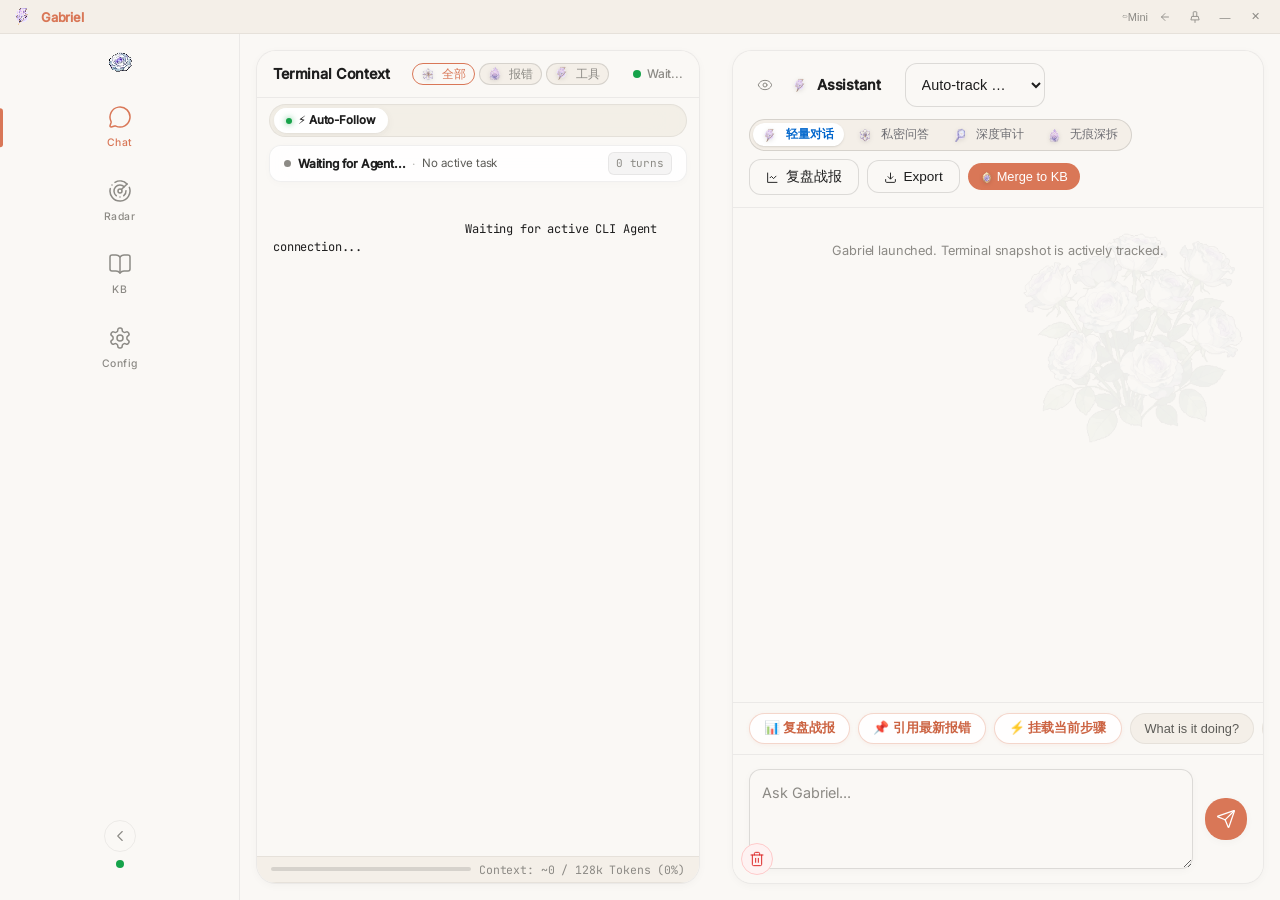
==== static/index.html @ 7be782b6 "style: elevate UI aesthetics to Raycast and Linear grade desktop industrial design while preserving " ====
<!DOCTYPE html>
<html lang="en">
<head>
    <meta charset="UTF-8">
    <meta name="viewport" content="width=device-width, initial-scale=1.0">
    <title>Gabriel Control Center</title>
    <link rel="stylesheet" href="/static/style.css?v=13">
    <!-- Use local vendor assets instead of CDNs -->
    <script src="/static/vendor/marked.min.js"></script>
    <script src="/static/vendor/purify.min.js"></script>
    <link rel="stylesheet" href="/static/vendor/atom-one-dark.min.css">
    <script src="/static/vendor/highlight.min.js"></script>
</head>
<body>

    <!-- Login Modal -->
    <div id="loginModal" class="modern-modal-overlay js-modal">
        <div class="panel modern-modal-panel">
            <h2>Enter Security Token</h2>
            <p class="subtitle modal-subtitle">Check your terminal for the generated Gabriel Token.</p>
            <input type="password" id="inputToken" class="sleek-input modal-input-wide" placeholder="Paste token here...">
            <button id="btnLogin" class="btn-primary modal-btn-full">Connect</button>
        </div>
    </div>

    <!-- Feedback Modal -->
    <div id="feedbackModal" class="modern-modal-overlay js-modal">
        <div class="panel modern-modal-panel">
            <h2>Send Feedback</h2>
            <textarea id="feedbackText" class="sleek-textarea modal-textarea-sm" placeholder="Describe the issue or feature request..."></textarea>
            <div class="modal-actions">
                <button onclick="document.getElementById('feedbackModal').style.display='none'" class="btn-outline">Cancel</button>
                <button id="btnPreviewFeedback" class="btn-primary">Preview & Submit</button>
            </div>
        </div>
    </div>

    <!-- Feedback Preview Modal -->
    <div id="feedbackPreviewModal" class="modern-modal-overlay js-modal">
        <div class="panel modern-modal-panel preview-modal-panel">
            <h2>Review Feedback Submission</h2>
            <p class="form-hint">Please review the context being sent. You may edit or redact sensitive information below:</p>
            <textarea id="feedbackPreviewText" class="sleek-textarea modal-textarea-lg"></textarea>
            <div class="modal-actions">
                <button onclick="document.getElementById('feedbackPreviewModal').style.display='none'" class="btn-outline">Back</button>
                <button id="btnConfirmFeedback" class="btn-primary" style="background: var(--success); border-color: var(--success);">Confirm Submit</button>
            </div>
        </div>
    </div>

    <!-- Session Digest Modal (Post-Mortem War Report) -->
    <div id="digestModal" class="modern-modal-overlay js-modal" style="display: none;">
        <div class="panel modern-modal-panel digest-modal-panel">
            <div class="panel-header panel-header-split">
                <div style="display: flex; align-items: center; gap: 8px;">
                    <img src="/static/assets/botanical_icon_audit.png" class="botanical-action-icon" alt="Digest">
                    <h2 style="margin: 0; font-size: 1.15rem;">📊 会话复盘战报 · Session Digest</h2>
                </div>
                <button id="btnCloseDigestModal" class="btn-outline btn-outline-sm">✕</button>
            </div>
            <div class="digest-status-bar" id="digestStatusBar">
                <span id="digestAgentBadge" class="banner-badge">Agent: Auto</span>
                <span id="digestTurnsBadge" class="banner-badge">0 turns</span>
                <span id="digestTokensBadge" class="banner-badge">~0 tokens</span>
                <span id="digestFilesBadge" class="banner-badge">0 files touched</span>
            </div>
            <div id="digestLoading" class="digest-loading-box" style="display: none;">
                <img src="/static/assets/rose_sprites_final/sprite_01.png" class="rose-bud-pulse-icon" alt="Loading">
                <span>加百列正在深度回溯会话 Trace 并提炼战报与经验...</span>
            </div>
            <div id="digestContent" class="digest-content-body markdown-body"></div>
            <div class="modal-actions digest-modal-actions">
                <button id="btnCopyDigest" class="btn-outline">📋 复制 Markdown 报告</button>
                <button id="btnSaveDigestToKb" class="btn-primary" style="background: var(--success); border-color: var(--success);">💾 经验沉淀至知识库</button>
            </div>
        </div>
    </div>

    <!-- Custom Draggable Title Bar -->
    <div class="title-bar drag-region pywebview-drag-region">
        <div class="title-logo">
            <span data-i18n="gabriel_logo"><img src="/static/assets/botanical_icon_quick.png" class="title-rose-icon" alt="Rose Icon"> Gabriel</span>
        </div>
        <div class="window-controls no-drag">
            <button id="btnToggleMiniMode" class="win-btn win-btn-mini" data-i18n-title="title_mini_mode" title="Toggle Mini Pill Mode (Ctrl+M)">
                <svg width="13" height="13" viewBox="0 0 24 24" fill="none" stroke="currentColor" stroke-width="1.75" stroke-linecap="round" stroke-linejoin="round"><rect x="3" y="8" width="18" height="8" rx="4"/></svg>
                <span class="mini-btn-label">Mini</span>
            </button>
            <button id="btnToggleSidebar" class="win-btn" data-i18n-title="title_fold_sidebar" title="Toggle Navigation Bar Fold (Ctrl+[)">
                <svg width="14" height="14" viewBox="0 0 24 24" fill="none" stroke="currentColor" stroke-width="1.5" stroke-linecap="round" stroke-linejoin="round"><path d="M18 12H6"/><path d="m12 18-6-6 6-6"/></svg>
            </button>
            <button id="btnPin" class="win-btn" data-i18n-title="title_pin" title="Toggle Always on Top">
                <svg width="14" height="14" viewBox="0 0 24 24" fill="none" stroke="currentColor" stroke-width="1.5"><line x1="12" y1="17" x2="12" y2="22"/><path d="M5 17h14l-1.5-6H6.5L5 17z"/><path d="M9 11V4a1 1 0 0 1 1-1h4a1 1 0 0 1 1 1v7"/></svg>
            </button>
            <button id="btnMin" class="win-btn" data-i18n-title="title_minimize" title="Minimize">—</button>
            <button id="btnClose" class="win-btn close" data-i18n-title="title_close" title="Close">✕</button>
        </div>
    </div>

    <div id="healthAlertBanner" class="health-alert-banner js-modal">
        后台监控可能已停止响应 (Backend monitoring may have stopped responding)
    </div>

    <div class="app-container">

        <!-- Sidebar Navigation -->
        <nav class="sidebar" id="appSidebar">
            <div class="sidebar-logo">
                <img src="/static/assets/rose_sprites_final/sprite_02.png" class="sidebar-rose-icon" alt="Rose Icon">
            </div>
            <div class="sidebar-nav">
                <div class="nav-item active" data-tab="tab-chat" data-i18n-title="title_control_center" title="Control Center">
                    <svg width="24" height="24" viewBox="0 0 24 24" fill="none" stroke="currentColor" stroke-width="1.5" stroke-linecap="round" stroke-linejoin="round"><path d="M2.992 16.342a2 2 0 0 1 .094 1.167l-1.065 3.29a1 1 0 0 0 1.236 1.168l3.413-.998a2 2 0 0 1 1.099.092 10 10 0 1 0-4.777-4.719" /></svg>
                    <span class="nav-text" data-i18n="nav_chat">Chat</span>
                </div>
                <div class="nav-item" data-tab="tab-radar" data-i18n-title="title_agent_radar" title="Agent Radar">
                    <svg width="24" height="24" viewBox="0 0 24 24" fill="none" stroke="currentColor" stroke-width="1.5" stroke-linecap="round" stroke-linejoin="round"><path d="M19.07 4.93A10 10 0 0 0 6.99 3.34" /> <path d="M4 6h.01" /> <path d="M2.29 9.62A10 10 0 1 0 21.31 8.35" /> <path d="M16.24 7.76A6 6 0 1 0 8.23 16.67" /> <path d="M12 18h.01" /> <path d="M17.99 11.66A6 6 0 0 1 15.77 16.67" /> <circle cx="12" cy="12" r="2" /> <path d="m13.41 10.59 5.66-5.66" /></svg>
                    <span class="nav-text" data-i18n="nav_radar">Radar</span>
                </div>
                <div class="nav-item" data-tab="tab-kb" data-i18n-title="title_knowledge_base" title="Knowledge Base">
                    <svg width="24" height="24" viewBox="0 0 24 24" fill="none" stroke="currentColor" stroke-width="1.5" stroke-linecap="round" stroke-linejoin="round"><path d="M12 5v16" /> <path d="M20.001 19A2 2 0 0022 17V5a2 2 0 00-1.999-2L16 3.002A5 5 0 0012 5a5 5 0 00-4-2H4a2 2 0 00-2 2v12a2 2 0 001.999 2H8a5 5 0 014 2 5 5 0 014-2z" /></svg>
                    <span class="nav-text" data-i18n="nav_kb">KB</span>
                </div>
                <div class="nav-item" data-tab="tab-settings" data-i18n-title="title_settings" title="Settings">
                    <svg width="24" height="24" viewBox="0 0 24 24" fill="none" stroke="currentColor" stroke-width="1.5" stroke-linecap="round" stroke-linejoin="round"><path d="M12.22 2h-.44a2 2 0 0 0-2 2v.18a2 2 0 0 1-1 1.73l-.43.25a2 2 0 0 1-2 0l-.15-.08a2 2 0 0 0-2.73.73l-.22.38a2 2 0 0 0 .73 2.73l.15.1a2 2 0 0 1 1 1.72v.51a2 2 0 0 1-1 1.74l-.15.09a2 2 0 0 0-.73 2.73l.22.38a2 2 0 0 0 2.73.73l.15-.08a2 2 0 0 1 2 0l.43.25a2 2 0 0 1 1 1.73V20a2 2 0 0 0 2 2h.44a2 2 0 0 0 2-2v-.18a2 2 0 0 1 1-1.73l.43-.25a2 2 0 0 1 2 0l.15.08a2 2 0 0 0 2.73-.73l.22-.39a2 2 0 0 0-.73-2.73l-.15-.08a2 2 0 0 1-1-1.74v-.5a2 2 0 0 1 1-1.74l.15-.09a2 2 0 0 0 .73-2.73l-.22-.38a2 2 0 0 0-2.73-.73l-.15.08a2 2 0 0 1-2 0l-.43-.25a2 2 0 0 1-1-1.73V4a2 2 0 0 0-2-2z" /> <circle cx="12" cy="12" r="3" /></svg>
                    <span class="nav-text" data-i18n="nav_settings">Config</span>
                </div>
            </div>
            <div class="sidebar-footer">
                <button id="btnFoldSidebarFooter" class="sidebar-fold-footer-btn" title="Toggle Fold">
                    <svg width="18" height="18" viewBox="0 0 24 24" fill="none" stroke="currentColor" stroke-width="1.5" stroke-linecap="round" stroke-linejoin="round"><path d="m15 18-6-6 6-6"/></svg>
                </button>
                <div class="status-indicator">
                    <div class="status-dot" id="wsStatus"></div>
                </div>
            </div>
        </nav>

        <!-- Main Content View -->
        <main class="main-content no-drag">

            <!-- CHAT / SIDECAR VIEW -->
            <section id="tab-chat" class="tab-pane active split-view">
                <div class="panel context-panel" id="contextPanel">
                    <header class="panel-header">
                        <div style="display: flex; align-items: center; gap: 10px; flex-wrap: wrap;">
                            <span class="header-title" data-i18n="chat_terminal">Terminal Context</span>
                            <div class="log-filter-pills" id="logFilterPills">
                                <button class="log-filter-pill active" data-filter="all">
                                    <img src="/static/assets/botanical_icon_terminal.png" class="botanical-mode-icon" alt="All">
                                    <span>全部</span>
                                </button>
                                <button class="log-filter-pill" data-filter="error">
                                    <img src="/static/assets/botanical_icon_oneshot.png" class="botanical-mode-icon" alt="Error">
                                    <span>报错</span>
                                </button>
                                <button class="log-filter-pill" data-filter="tool">
                                    <img src="/static/assets/botanical_icon_quick.png" class="botanical-mode-icon" alt="Tool">
                                    <span>工具</span>
                                </button>
                            </div>
                        </div>
                        <div class="connection-status">
                            <span class="status-dot"></span>
                            <span id="statusText" data-i18n="status_wait">Wait...</span>
                        </div>
                    </header>

                    <!-- Multi-Agent Fleet Tab Bar (Item B) -->
                    <div class="fleet-tab-bar" id="fleetTabBar">
                        <div class="fleet-tab active" data-agent-path="auto" id="fleetTabAuto" title="自动跟随最新活跃的 Agent">
                            <span class="fleet-tab-dot is-running"></span>
                            <span class="fleet-tab-name">⚡ Auto-Follow</span>
                        </div>
                    </div>

                    <!-- Mini Status Banner: Instant glanceability for CLI status -->
                    <div class="mini-status-banner" id="miniStatusBanner">
                        <div class="banner-status-left">
                            <span class="banner-pulse-dot" id="bannerPulseDot"></span>
                            <span class="banner-agent-name" id="bannerAgentName">Waiting for Agent...</span>
                            <span class="banner-divider">·</span>
                            <span class="banner-action-text" id="bannerActionText">No active task</span>
                        </div>
                        <div class="banner-status-right">
                            <span class="banner-badge" id="bannerTurnsBadge">0 turns</span>
                            <button id="bannerQuickPinBtn" class="banner-quick-pin hidden" title="最新报错一键抓取至副脑">
                                📌 引用报错
                            </button>
                        </div>
                    </div>

                    <div class="panel-body context-grid" id="contextGrid">
                        <div id="contextDisplay" class="terminal-placeholder">
                            Waiting for active CLI Agent connection...
                        </div>
                    </div>
                    <div class="context-token-gauge" id="contextTokenGauge" title="当前代理会话 Token 占用估算">
                        <div class="token-bar-track">
                            <div class="token-bar-fill" id="tokenBarFill" style="width: 0%;"></div>
                        </div>
                        <span class="token-text" id="tokenText">Context: ~0 / 128k Tokens (0%)</span>
                    </div>
                </div>

                <div class="resizer" id="dragResizer"></div>

                <div class="panel chat-panel">
                    <header class="panel-header panel-header-split chat-panel-header">
                        <div class="header-group" style="display: flex; align-items: center; gap: 12px; flex-wrap: wrap;">
                            <button id="btnToggleContext" class="icon-btn" title="Toggle Terminal View">
                                <svg width="16" height="16" viewBox="0 0 24 24" fill="none" stroke="currentColor" stroke-width="1.5" stroke-linecap="round" stroke-linejoin="round"><path d="M2.062 12.348a1 1 0 0 1 0-.696 10.75 10.75 0 0 1 19.876 0 1 1 0 0 1 0 .696 10.75 10.75 0 0 1-19.876 0" /> <circle cx="12" cy="12" r="3" /></svg>
                            </button>
                            <div class="header-title-container" style="display: flex; align-items: center; gap: 6px;">
                                <img src="/static/assets/botanical_icon_quick.png" class="botanical-mode-icon" alt="Assistant">
                                <span class="header-title" data-i18n="chat_assistant">Assistant</span>
                            </div>
                            <select id="chatTargetAgent" class="sleek-input select-compact chat-target-select">
                                <option value="auto" data-i18n="auto_track">Auto-track Newest</option>
                            </select>

                            <!-- Nanobanana Gabriel Botanical Icon Mode Switcher Bar -->
                            <div class="apple-segmented-bar linear-cockpit-bar" id="appleModeSegmentedBar" title="切换副脑工作模式：控制上下文注入深度与无痕历史存取">
                                <button class="segmented-btn active" data-mode="light" title="轻量对话：抓尾部快照，存历史库">
                                    <img src="/static/assets/botanical_icon_quick.png" class="botanical-mode-icon" alt="Quick">
                                    <span>轻量对话</span>
                                </button>
                                <button class="segmented-btn" data-mode="private" title="私密问答：抓尾部快照，提问不留痕">
                                    <img src="/static/assets/botanical_icon_private.png" class="botanical-mode-icon" alt="Private">
                                    <span>私密问答</span>
                                </button>
                                <button class="segmented-btn" data-mode="audit" title="深度审计：注入完整 Trace，深度排查报错">
                                    <img src="/static/assets/botanical_icon_audit.png" class="botanical-mode-icon" alt="Audit">
                                    <span>深度审计</span>
                                </button>
                                <button class="segmented-btn" data-mode="onedive" title="无痕深拆：注入完整 Trace，无痕分析不留痕">
                                    <img src="/static/assets/botanical_icon_oneshot.png" class="botanical-mode-icon" alt="OneShot">
                                    <span>无痕深拆</span>
                                </button>
                            </div>
                        </div>

                        <div class="btn-group chat-header-actions" style="display: flex; align-items: center; gap: 8px;">
                            <button id="btnTriggerDigest" class="btn-outline btn-outline-sm" title="深度分析当前会话生成战报与成本账单">
                                <svg width="13" height="13" viewBox="0 0 24 24" fill="none" stroke="currentColor" stroke-width="1.75" style="margin-right: 3px; vertical-align: middle;"><path d="M3 3v18h18"/><path d="m19 9-5 5-4-4-3 3"/></svg>
                                <span>复盘战报</span>
                            </button>
                            <button id="btnExportChat" class="btn-outline btn-outline-sm" title="Export Chat as Markdown">
                                <svg width="13" height="13" viewBox="0 0 24 24" fill="none" stroke="currentColor" stroke-width="1.75" style="margin-right: 3px; vertical-align: middle;"><path d="M21 15v4a2 2 0 0 1-2 2H5a2 2 0 0 1-2-2v-4"/><polyline points="7 10 12 15 17 10"/><line x1="12" y1="15" x2="12" y2="3"/></svg>
                                <span data-i18n="chat_export">Export</span>
                            </button>
                            <button id="btnMerge" class="btn-primary-small">
                                <img src="/static/assets/botanical_icon_kb.png" class="botanical-action-icon" alt="KB">
                                <span data-i18n="chat_merge">Merge to KB</span>
                            </button>
                        </div>
                    </header>
                    <div id="kbToast" class="kb-toast js-modal">
                        <div class="kb-toast-header">
                            <span data-i18n="kb_recommendation">Knowledge Base Recommendation</span>
                            <div class="btn-group">
                                <button id="btnAskKb" class="btn-outline btn-outline-sm">Ask Gabriel</button>
                                <button onclick="document.getElementById('kbToast').classList.add('hidden')" class="kb-close-btn">✕</button>
                            </div>
                        </div>
                        <div id="kbToastContent" class="kb-toast-body ai-message"></div>
                    </div>
                    <div class="chat-history" id="chatHistory">
                        <div class="message sys-message" data-i18n="chat_welcome">
                            Gabriel launched. Terminal snapshot is actively tracked.
                        </div>
                    </div>

                    <!-- Pinned Context Snapshot Banner -->
                    <div class="pinned-context-bar hidden" id="pinnedContextBar">
                        <div class="pinned-preview-group">
                            <span class="pinned-pin-icon">📌</span>
                            <span class="pinned-label" id="pinnedContextLabel">已挂载最新报错</span>
                            <span class="pinned-snippet" id="pinnedContextSnippet">...</span>
                        </div>
                        <button id="btnRemovePinnedContext" class="btn-remove-pin" title="取消挂载">✕</button>
                    </div>

                    <!-- Quick Prompts / Pills -->
                    <div class="quick-prompts-container" id="quickPromptsContainer">
                        <button class="quick-prompt-pill highlight-pill" id="btnQuickDigest" title="深度分析当前会话并生成复盘报告">📊 复盘战报</button>
                        <button class="quick-prompt-pill highlight-pill" id="btnPinLastError" title="一键提取并挂载主 Agent 最新报错">📌 引用最新报错</button>
                        <button class="quick-prompt-pill highlight-pill" id="btnPinCurrentStep" title="一键挂载主 Agent 当前执行状态">⚡ 挂载当前步骤</button>
                        <button class="quick-prompt-pill" onclick="document.getElementById('chatInput').value='What is it doing?'; document.getElementById('btnSend').click();">What is it doing?</button>
                        <button class="quick-prompt-pill" onclick="document.getElementById('chatInput').value='Explain this step'; document.getElementById('btnSend').click();">Explain this step</button>
                    </div>

                    <div class="chat-input-area">
                        <button id="btnClearChat" class="btn-clear-chat" title="Clear Chat History">
                            <svg width="16" height="16" viewBox="0 0 24 24" fill="none" stroke="currentColor" stroke-width="1.5" stroke-linecap="round" stroke-linejoin="round"><path d="M10 11v6" /> <path d="M14 11v6" /> <path d="M19 6v14a2 2 0 0 1-2 2H7a2 2 0 0 1-2-2V6" /> <path d="M3 6h18" /> <path d="M8 6V4a2 2 0 0 1 2-2h4a2 2 0 0 1 2 2v2" /></svg>
                        </button>
                        <textarea id="chatInput" class="sleek-textarea chat-input chat-input-clear" placeholder="Ask Gabriel..." data-i18n-placeholder="chat_placeholder" rows="1"></textarea>
                        <button id="btnSend" class="icon-btn send-btn">
                            <svg width="20" height="20" viewBox="0 0 24 24" fill="none" stroke="currentColor" stroke-width="1.5" stroke-linecap="round" stroke-linejoin="round"><path d="M14.536 21.686a.5.5 0 0 0 .937-.024l6.5-19a.496.496 0 0 0-.635-.635l-19 6.5a.5.5 0 0 0-.024.937l7.93 3.18a2 2 0 0 1 1.112 1.11z" /> <path d="m21.854 2.147-10.94 10.939" /></svg>
                        </button>
                    </div>
                </div>
            </section>

            <!-- AGENT RADAR VIEW -->
            <section id="tab-radar" class="tab-pane hidden single-view">
                <div class="panel panel-wide">
                    <header class="panel-header panel-header-split">
                        <div style="display: flex; align-items: center; gap: 12px; flex-wrap: wrap;">
                            <span class="header-title" data-i18n="title_agent_radar">Agent Radar</span>
                            <!-- Apple Segmented Sub-View Switcher -->
                            <div class="apple-segmented-bar" id="radarSubViewBar">
                                <button class="segmented-btn active" id="btnRadarSubMatrix" data-view="matrix">Agent 矩阵</button>
                                <button class="segmented-btn" id="btnRadarSubHistory" data-view="history">历史会话</button>
                                <button class="segmented-btn" id="btnRadarSubStuck" data-view="stuck">卡点报告</button>
                            </div>
                        </div>
                    </header>
                    <div class="panel-body">
                        <!-- MATRIX SUB-VIEW -->
                        <div id="radarSubViewMatrix">
                            <div class="radar-toolbar">
                                <div class="form-group">
                                    <label data-i18n="radar_target">Target Agent</label>
                                    <select id="targetAgent" class="sleek-input">
                                        <option value="auto" data-i18n="auto_track">Auto-track Newest</option>
                                    </select>
                                </div>
                                <div class="form-group">
                                    <label>Sort Agents</label>
                                    <select id="agentSortSelect" class="sleek-input">
                                        <option value="mtime_desc" data-i18n="sort_mtime_desc">Last Active (Newest First)</option>
                                        <option value="mtime_asc" data-i18n="sort_mtime_asc">Last Active (Oldest First)</option>
                                        <option value="steps_desc" data-i18n="sort_steps_desc">Volume (Highest First)</option>
                                    </select>
                                </div>
                                <div class="radar-check">
                                    <input type="checkbox" id="toggleAutoCursor" checked>
                                    <label for="toggleAutoCursor" data-i18n="radar_auto">Auto-detect</label>
                                </div>
                            </div>

                            <!-- Session Stats Block -->
                            <div class="stat-grid">
                                <div class="stat-cell">
                                    <div class="stat-label">Turn Count</div>
                                    <div class="stat-value" id="statTurns">--</div>
                                </div>
                                <div class="stat-cell">
                                    <div class="stat-label">Errors Caught</div>
                                    <div class="stat-value" id="statErrors">--</div>
                                </div>
                                <div class="stat-cell">
                                    <div class="stat-label">Tool Calls</div>
                                    <div class="stat-value" id="statTools">--</div>
                                </div>
                                <div class="stat-cell">
                                    <div class="stat-label">Est. Cost</div>
                                    <div class="stat-value" id="statCost">$--</div>
                                </div>
                                <div class="stat-cell">
                                    <div class="stat-label">Tokens (in/out)</div>
                                    <div class="stat-value" id="statTokens">--</div>
                                </div>
                            </div>

                            <div class="agent-list" id="agentList">
                                <div class="agent-item agent-item-empty">
                                    <div class="agent-info">
                                        <svg width="20" height="20" viewBox="0 0 24 24" fill="none" stroke="currentColor" stroke-width="1.5"><circle cx="12" cy="12" r="10"/><path d="M12 8v4l3 3"/></svg>
                                        <div class="agent-name" data-i18n="radar_scanning">Scanning for agents...</div>
                                    </div>
                                </div>
                            </div>
                        </div>

                        <!-- HISTORY SUB-VIEW -->
                        <div id="radarSubViewHistory" class="hidden">
                            <div id="sessionHistoryList">
                                <div style="color:var(--text-secondary); text-align:center; padding:20px;">加载历史会话中...</div>
                            </div>
                        </div>

                        <!-- STUCK RADAR SUB-VIEW -->
                        <div id="radarSubViewStuck" class="hidden">
                            <div class="stuck-banner-header" style="display: flex; align-items: center; gap: 14px; margin-bottom: 12px; padding: 12px 16px; background: rgba(255, 59, 48, 0.04); border: 1px solid rgba(255, 59, 48, 0.12); border-radius: 14px;">
                                <svg width="22" height="22" viewBox="0 0 24 24" fill="none" stroke="#ff3b30" stroke-width="1.5" stroke-linecap="round" stroke-linejoin="round" class="satan-obstacle-badge" title="卡点/报错吉祥物 撒旦山羊矢量徽章">
                                    <path d="M7 13C5 9 5 5 8 3c2 2 1 6-1 10"/>
                                    <path d="M17 13c2-4 2-8-1-10c-2 2-1 6 1 10"/>
                                    <path d="M9 13l3 6l3-6"/>
                                    <path d="M12 2c.5 1.5 1.5 2 1 3c1-.5 1.5 1 1 2c-1.5.5-2.5-1-2-5z"/>
                                </svg>
                                <div>
                                    <h4 style="margin: 0; font-size: 0.95rem; color: #1d1d1f;">卡点与报错雷达分析 (Agent Obstacle Report)</h4>
                                    <p style="margin: 2px 0 0 0; font-size: 0.78rem; color: #6e6e73;">监听 24h 内的报错死锁与卡锁事件，加百列将随时为您解除障碍。</p>
                                </div>
                            </div>
                            <div class="stat-grid" id="stuckStatsBanner">
                                <div class="stat-cell">
                                    <div class="stat-label">24h 卡点数</div>
                                    <div class="stat-value" id="stuck24hCount" style="color: var(--error);">--</div>
                                </div>
                                <div class="stat-cell">
                                    <div class="stat-label">7d 卡点数</div>
                                    <div class="stat-value" id="stuck7dCount" style="color: var(--warn);">--</div>
                                </div>
                                <div class="stat-cell">
                                    <div class="stat-label">卡点最多 Agent</div>
                                    <div class="stat-value" id="stuckTopAgent" style="font-size:1.1rem;">--</div>
                                </div>
                            </div>
                            <div id="stuckList">
                                <div style="color:var(--text-secondary); text-align:center; padding:20px;">加载卡点报告中...</div>
                            </div>
                        </div>
                    </div>
                </div>
            </section>

            <!-- SESSION REVIEW MODAL -->
            <div id="sessionReviewModal" class="modal-overlay js-modal">
                <div class="modal-box">
                    <div class="panel-header panel-header-split modal-head">
                        <h3 id="sessionReviewTitle" class="modal-title">Session Review</h3>
                        <div class="btn-group">
                            <button id="btnGenerateReport" class="btn-outline btn-outline-sm">生成复盘报告</button>
                            <button id="btnAdoptSession" class="btn-primary btn-outline-sm">用此上下文续聊</button>
                            <button id="btnCloseSessionReview" class="btn-outline btn-outline-sm">✕ 关闭</button>
                        </div>
                    </div>
                    <div id="sessionReviewBody" class="review-body">
                        <div style="color:var(--text-secondary); text-align:center;">加载日志回看...</div>
                    </div>
                </div>
            </div>

            <!-- KNOWLEDGE BASE VIEW -->
            <section id="tab-kb" class="tab-pane hidden single-view">
                <div class="panel panel-wide">
                    <!-- Left: Accumulated Knowledge Graph -->
                    <div class="split-pane-left">
                        <div class="panel-header panel-header-split subpanel-header">
                            <!-- Apple Segmented KB Sub-Tab Bar -->
                            <div class="apple-segmented-bar" id="kbSubBar">
                                <button id="btnKbSubAll" class="segmented-btn active">知识库</button>
                                <button id="btnKbSubFav" class="segmented-btn">百宝箱</button>
                            </div>
                            <button id="btnRefreshKb" class="btn-outline btn-outline-sm" title="Sync Knowledge Base">
                                <svg width="13" height="13" viewBox="0 0 24 24" fill="none" stroke="currentColor" stroke-width="1.5" style="margin-right: 4px;"><path d="M21.5 2v6h-6M2.5 22v-6h6M2 11.5a10 10 0 0 1 18.8-4.3M22 12.5a10 10 0 0 1-18.8 4.2"/></svg>
                                <span>Sync</span>
                            </button>
                        </div>
                        <div id="kbRulesList">
                            <div style="color:var(--text-secondary); font-size:0.9rem; text-align:center; margin-top:20px;">Fetching accumulated insights...</div>
                        </div>
                    </div>

                    <!-- Right: Editor/Draft -->
                    <div class="split-pane-right">
                        <div class="panel-header panel-header-split subpanel-header">
                            <h2 data-i18n="kb_title">Knowledge Draft</h2>
                            <div class="btn-group" style="display: flex; gap: 6px;">
                                <button id="btnPreviewKb" class="btn-outline btn-outline-sm"><span data-i18n="btn_preview_kb">Preview</span></button>
                                <button id="btnCopyInject" class="btn-primary btn-outline-sm" data-i18n="kb_copy">Copy Command</button>
                            </div>
                        </div>
                        <p class="subtitle" data-i18n="kb_desc">Review Gabriel's insight before injecting into main CLI.</p>
                        <div class="editor-row">
                            <textarea id="kbEditor" class="sleek-textarea" style="resize:none;" placeholder="Gabriel's insights will appear here..." data-i18n-placeholder="kb_placeholder"></textarea>
                            <div id="kbPreview" class="hidden ai-message kb-preview-pane"></div>
                        </div>
                        <button id="btnSaveKb" class="btn-outline kb-save-btn" data-i18n="kb_save">Save Draft</button>
                    </div>
                </div>
            </section>

            <!-- SETTINGS VIEW -->
            <div id="tab-settings" class="tab-pane hidden single-view">
                <div class="panel panel-narrow">
                    <div class="panel-header">
                        <h2 data-i18n="settings_title">API & Model Settings</h2>
                    </div>
                    <div class="panel-body form-layout">
                        <p class="subtitle" data-i18n="settings_desc">Universal multi-provider key manager & model configuration.</p>

                        <!-- Multi-Provider Quick Visual Grid -->
                        <div class="form-group">
                            <div style="display: flex; justify-content: space-between; align-items: center; margin-bottom: 6px;">
                                <label data-i18n="settings_provider" style="margin-bottom: 0;">LLM Provider Preset (服务商快捷预设)</label>
                                <span id="providerConfiguredCount" class="configured-count-badge" style="font-size: 0.75rem; color: var(--indigo); background: rgba(217, 119, 87, 0.08); padding: 2px 8px; border-radius: 10px; font-weight: 500;">🔑 0 Configured</span>
                            </div>
                            <div class="provider-quick-grid" id="providerQuickGrid">
                                <button type="button" class="provider-pill active" data-provider="custom">
                                    <span class="provider-circle-avatar" style="background: var(--canvas-soft);">⚙️</span>
                                    <span>Custom</span>
                                    <span class="provider-status-dot"></span>
                                </button>
                                <button type="button" class="provider-pill" data-provider="openai">
                                    <span class="provider-circle-avatar"><img src="/static/assets/provider_logos/openai.svg" class="provider-svg-icon" alt="OpenAI"></span>
                                    <span>OpenAI</span>
                                    <span class="provider-status-dot"></span>
                                </button>
                                <button type="button" class="provider-pill" data-provider="deepseek">
                                    <span class="provider-circle-avatar" style="background: #eef2ff;"><img src="/static/assets/provider_logos/deepseek.svg" class="provider-svg-icon" alt="DeepSeek"></span>
                                    <span>DeepSeek</span>
                                    <span class="provider-status-dot"></span>
                                </button>
                                <button type="button" class="provider-pill" data-provider="siliconflow">
                                    <span class="provider-circle-avatar" style="background: #eff6ff;"><img src="/static/assets/provider_logos/siliconcloud.svg" class="provider-svg-icon" alt="SiliconFlow"></span>
                                    <span>硅基流动</span>
                                    <span class="provider-status-dot"></span>
                                </button>
                                <button type="button" class="provider-pill" data-provider="zhipu">
                                    <span class="provider-circle-avatar" style="background: #f5f3ff;"><img src="/static/assets/provider_logos/zhipu.svg" class="provider-svg-icon" alt="Zhipu"></span>
                                    <span>智谱 GLM</span>
                                    <span class="provider-status-dot"></span>
                                </button>
                                <button type="button" class="provider-pill" data-provider="qwen">
                                    <span class="provider-circle-avatar" style="background: #fff7ed;"><img src="/static/assets/provider_logos/qwen.svg" class="provider-svg-icon" alt="Qwen"></span>
                                    <span>通义千问</span>
                                    <span class="provider-status-dot"></span>
                                </button>
                                <button type="button" class="provider-pill" data-provider="moonshot">
                                    <span class="provider-circle-avatar" style="background: #f0f9ff;"><img src="/static/assets/provider_logos/moonshot.svg" class="provider-svg-icon" alt="Kimi"></span>
                                    <span>Kimi</span>
                                    <span class="provider-status-dot"></span>
                                </button>
                                <button type="button" class="provider-pill" data-provider="ollama">
                                    <span class="provider-circle-avatar" style="background: #f8fafc;"><img src="/static/assets/provider_logos/ollama.svg" class="provider-svg-icon" alt="Ollama"></span>
                                    <span>Ollama</span>
                                    <span class="provider-status-dot"></span>
                                </button>
                                <button type="button" class="provider-pill" data-provider="groq">
                                    <span class="provider-circle-avatar" style="background: #fef2f2;"><img src="/static/assets/provider_logos/groq.svg" class="provider-svg-icon" alt="Groq"></span>
                                    <span>Groq</span>
                                    <span class="provider-status-dot"></span>
                                </button>
                            </div>
                            <select id="cfgProviderPreset" class="sleek-input" style="display: none;">
                                <option value="custom" data-i18n="provider_custom">Custom (自定义 OpenAI 兼容接口)</option>
                                <option value="openai" data-i18n="provider_openai">OpenAI (Official)</option>
                                <option value="deepseek" data-i18n="provider_deepseek">DeepSeek (官方 API)</option>
                                <option value="siliconflow" data-i18n="provider_siliconflow">硅基流动 (SiliconFlow)</option>
                                <option value="zhipu" data-i18n="provider_zhipu">智谱 BigModel (GLM-4)</option>
                                <option value="qwen" data-i18n="provider_qwen">阿里云通义千问 (Qwen DashScope)</option>
                                <option value="moonshot" data-i18n="provider_moonshot">Kimi (Moonshot AI)</option>
                                <option value="ollama" data-i18n="provider_ollama">Ollama (本地模型 Local)</option>
                                <option value="groq" data-i18n="provider_groq">Groq (Fast Inference)</option>
                            </select>
                            <p class="form-hint" style="margin-top: 4px;" data-i18n="settings_provider_hint">选择服务商后将自动填入 URL 和默认模型，只需输入 Key 即可。</p>
                        </div>

                        <div class="form-group">
                            <label data-i18n="settings_baseurl">Base URL</label>
                            <input type="text" id="cfgBaseUrl" class="sleek-input" placeholder="https://api.openai.com/v1">
                        </div>
                        <div class="form-group">
                            <label data-i18n="settings_apikey">API Key</label>
                            <div class="key-input-wrapper" style="position: relative; display: flex; align-items: center;">
                                <input type="password" id="cfgApiKey" class="sleek-input" style="width: 100%; padding-right: 60px;" placeholder="sk-...">
                                <div style="position: absolute; right: 6px; display: flex; align-items: center; gap: 2px;">
                                    <button type="button" id="btnClearApiKey" class="icon-btn-inline" title="清空并替换 Key" style="background: none; border: none; cursor: pointer; opacity: 0.5; padding: 4px; font-size: 0.75rem;">✕</button>
                                    <button type="button" id="btnToggleApiKeyVis" class="icon-btn-inline" title="显示 / 隐藏 Key 明文" style="background: none; border: none; cursor: pointer; opacity: 0.6; padding: 4px;">👁️</button>
                                </div>
                            </div>
                        </div>
                        <div class="form-group">
                            <div style="display: flex; justify-content: space-between; align-items: center; margin-bottom: 4px;">
                                <label data-i18n="settings_model">Model Name (模型名称)</label>
                                <button id="btnFetchModels" class="btn-outline btn-outline-sm" type="button" title="从 API 服务商接口实时拉取最新可用的模型列表">🔄 自动获取可用模型</button>
                            </div>
                            <div style="display: flex; gap: 8px;">
                                <input type="text" id="cfgModel" class="sleek-input" style="flex:1;" placeholder="例如: deepseek-chat, gpt-4o">
                                <select id="cfgModelSelect" class="sleek-input hidden" style="flex:1;"></select>
                            </div>
                            <p id="cfgFetchModelsStatus" class="form-hint hidden" style="margin-top: 4px; font-size: 0.78rem;"></p>
                        </div>

                        <!-- Advanced Pricing Ledger Config (Collapsed by default) -->
                        <details class="form-section advanced-ledger-section" style="margin-top: 12px; border: 1px dashed var(--hairline-strong); padding: 8px 12px; border-radius: var(--radius-card); background: var(--canvas-soft);">
                            <summary style="cursor: pointer; font-size: 0.85rem; font-weight: 500; color: var(--ink-mute); outline: none;">⚙️ 高级设置：Token 消耗金额估算单价 ($ / 1M Tokens)</summary>
                            <div style="margin-top: 10px;">
                                <div class="form-group">
                                    <label>预设单价方案</label>
                                    <select id="pricePreset" class="sleek-input">
                                        <option value="custom">Custom (自定义)</option>
                                        <option value="deepseek">DeepSeek-V3 / R1 ($0.27 / $1.10)</option>
                                        <option value="gpt4o">GPT-4o ($2.50 / $10.00)</option>
                                        <option value="claude">Claude 3.5 Sonnet ($3.00 / $15.00)</option>
                                        <option value="gemini">Gemini 2.0 Flash ($0.10 / $0.40)</option>
                                    </select>
                                </div>
                                <div class="form-row">
                                    <div class="form-group" style="flex:1;">
                                        <label>Input Price ($/1M)</label>
                                        <input type="number" step="0.01" id="cfgPriceInput" class="sleek-input" placeholder="0.27">
                                    </div>
                                    <div class="form-group" style="flex:1;">
                                        <label>Output Price ($/1M)</label>
                                        <input type="number" step="0.01" id="cfgPriceOutput" class="sleek-input" placeholder="1.10">
                                    </div>
                                </div>
                            </div>
                        </details>

                        <div class="form-section">
                            <h3 data-i18n="settings_ui">UI Preferences</h3>
                            <div class="form-group">
                                <label data-i18n="settings_lang">Language</label>
                                <select id="langSelect" class="sleek-input">
                                    <option value="en">English (US)</option>
                                    <option value="zh">简体中文 (Simplified Chinese)</option>
                                    <option value="zh-TW">繁體中文 (Traditional Chinese)</option>
                                    <option value="fr">Français (French)</option>
                                    <option value="es">Español (Spanish)</option>
                                    <option value="ja">日本語 (Japanese)</option>
                                    <option value="ko">한국어 (Korean)</option>
                                </select>
                            </div>
                        </div>
                        <div class="settings-btn-group" style="display: flex; gap: 10px; margin-top: 12px; flex-wrap: wrap;">
                            <button id="btnSaveConfig" class="btn-primary settings-actions" data-i18n="settings_save">Save Configuration</button>
                            <button id="btnTestConfig" class="btn-outline settings-actions" data-i18n="settings_test">🧪 Test Connection (测试连接)</button>
                        </div>
                        <div id="cfgTestResult" class="cfg-test-result hidden" style="margin-top: 10px; padding: 10px 14px; border-radius: 8px; font-size: 0.85rem; line-height: 1.4;"></div>

                        <button id="btnForgetToken" class="btn-outline settings-actions btn-danger-outline" style="margin-top: 8px;">Forget Token</button>

                        <div class="about-section">
                            <h3 data-i18n="settings_about">About Gabriel</h3>
                            <p class="subtitle" style="font-size: 0.8rem; line-height: 1.6;">
                                <span data-i18n="about_version">Version 4.0.0 (Light Indigo)</span><br>
                                <span data-i18n="about_created">Created by</span> <strong>Li Ming</strong> & Gabriel AI<br>
                                <em data-i18n="about_subtitle">"The Missing Visual Sidecar for Autonomous Agents"</em>
                            </p>
                        </div>
                    </div>
                </div>
            </div>

        </main>
    </div>

    <!-- HELP MODAL -->
    <div id="helpModal" class="modal-overlay js-modal">
        <div class="modal-box">
            <div class="panel-header panel-header-split help-head">
                <h3>⌨️ Keybindings & Help Guide</h3>
                <button id="btnCloseHelpModal" class="btn-outline btn-outline-sm">✕ 关闭</button>
            </div>
            <div class="help-list">
                <div class="help-row"><b>1 / 2 / 3 / 4</b> — 切换 Tab 页面 (Chat / Radar / KB / Settings)</div>
                <div class="help-row"><b>Ctrl + K</b> 或 <b>Ctrl + /</b> — 聚焦输入框</div>
                <div class="help-row"><b>Esc</b> — 取消输入框聚焦 / 关闭任意弹窗</div>
                <div class="help-row"><b>/help</b> — 在 Chat 输入框输入可唤起此帮助弹窗</div>
            </div>
        </div>
    </div>

    <!-- Onboarding Modal -->
    <div id="onboardingModal" class="modern-modal-overlay js-modal onboarding-overlay">
        <div class="panel modern-modal-panel onboarding-panel" style="text-align: center;">
            <img src="/static/assets/pixel_botanical_gabriel.png" class="onboarding-gabriel-img" alt="Gabriel Mascot" style="width: 120px; height: 120px; object-fit: contain; margin: 0 auto 12px auto; filter: drop-shadow(0 4px 12px rgba(0,102,204,0.15)); display: block;">
            <h2 class="onboarding-title">Hi, I'm Gabriel, your sidecar agent</h2>
            <p class="onboarding-desc">
                While your CLI Agent (Michael) battles code in the terminal, I <b>watch</b>, <b>learn</b>, and <b>whisper</b> solutions when you get stuck.<br><br>
                Let's make autonomous coding great together.
            </p>
            <button onclick="document.getElementById('onboardingModal').style.display='none'; localStorage.setItem('gb_has_run', '1');" class="btn-primary onboarding-cta">Let's Go</button>
        </div>
    </div>

    <script src="/static/icons.js?v=2"></script>
    <script src="/static/script.js?v=16"></script>
</body>
</html>
---- static/style.css ----
/* ============================================================
   Gabriel Design System v4 — "Light Indigo" (Stripe-inspired)
   Spec: /DESIGN.md  — 纯净克制 · 浅色单主题 · 唯一视觉规范
   ============================================================ */

/* ---------- Fonts (vendored locally — zero CDN) ---------- */
@font-face {
    font-family: 'Inter';
    src: url('/static/vendor/fonts/inter-300.woff2') format('woff2');
    font-weight: 300;
    font-style: normal;
    font-display: swap;
}
@font-face {
    font-family: 'Inter';
    src: url('/static/vendor/fonts/inter-400.woff2') format('woff2');
    font-weight: 400;
    font-style: normal;
    font-display: swap;
}
@font-face {
    font-family: 'Inter';
    src: url('/static/vendor/fonts/inter-500.woff2') format('woff2');
    font-weight: 500;
    font-style: normal;
    font-display: swap;
}
@font-face {
    font-family: 'JetBrains Mono';
    src: url('/static/vendor/fonts/jetbrains-mono-400.woff2') format('woff2');
    font-weight: 400;
    font-style: normal;
    font-display: swap;
}
@font-face {
    font-family: 'JetBrains Mono';
    src: url('/static/vendor/fonts/jetbrains-mono-600.woff2') format('woff2');
    font-weight: 600;
    font-style: normal;
    font-display: swap;
}

/* ---------- Design Tokens (Claude Warm Parchment + Apple Precision) ---------- */
:root {
    /* Surfaces */
    --canvas: #faf8f5;           /* Claude signature warm off-white parchment background */
    --canvas-soft: #f4efe8;      /* Claude soft warm parchment card surface */
    --canvas-card: #ffffff;      /* Pure warm white card surface */
    --canvas-hover: #eae3d9;

    /* Text (Claude deep charcoal ink & warm slate copy) */
    --ink: #1e1e1e;
    --ink-secondary: #5c5b57;
    --ink-mute: #8c8a85;

    /* Lines */
    --hairline: rgba(0, 0, 0, 0.06);
    --hairline-strong: rgba(0, 0, 0, 0.12);

    /* Accent — Claude Signature Warm Terracotta Amber (#d97757) & Soft Violet */
    --indigo: #d97757;
    --indigo-press: #b85b3b;
    --indigo-soft: #fbf0eb;
    --indigo-deep: #cc6443;

    --apple-blue: #0066cc;

    /* Semantic states */
    --success: #16a34a;
    --error: #dc2626;
    --warn: #d97706;
    --warn-soft: #fef3c7;
    --on-indigo: #ffffff;

    /* Typography */
    --font-ui: -apple-system, BlinkMacSystemFont, "SF Pro Text", "Inter", system-ui, sans-serif;
    --font-mono: 'JetBrains Mono', ui-monospace, monospace;

    /* Spacing (8pt grid) */
    --space-1: 4px;
    --space-2: 8px;
    --space-3: 12px;
    --space-4: 16px;
    --space-5: 24px;
    --space-6: 32px;

    /* Radius scale (Claude-style large generous curves) */
    --radius-tag: 6px;
    --radius-input: 12px;
    --radius-chat: 18px;
    --radius-card: 20px;
    --radius-modal: 24px;
    --radius-pill: 9999px;

    /* Elevation (Claude warm soft elevation shadow) */
    --shadow-1: 0 2px 8px rgba(0, 0, 0, 0.03);
    --shadow-2: 0 12px 32px rgba(0, 0, 0, 0.05), 0 2px 6px rgba(0, 0, 0, 0.02);

    /* Motion (Apple/Linear Physics) */
    --motion-fast: 150ms cubic-bezier(0.16, 1, 0.3, 1);
    --motion-normal: 240ms cubic-bezier(0.16, 1, 0.3, 1);
    --ease-spring: cubic-bezier(0.16, 1, 0.3, 1);
    --ease-out: cubic-bezier(0, 0, 0.2, 1);

    --sidebar-w: 240px;

    /* Legacy aliases */
    --text-primary: var(--ink);
    --text-secondary: var(--ink-mute);
    --panel-border: var(--hairline);
    --accent: var(--indigo);
    --bg-primary: var(--canvas-card);
    --bg-base: var(--canvas);
    --bg-secondary: var(--canvas-soft);
}

/* ---------- Motion reduction ---------- */
@media (prefers-reduced-motion: reduce) {
    *, *::before, *::after {
        animation: none !important;
        transition: none !important;
    }
}

/* ---------- Base ---------- */
* { box-sizing: border-box; margin: 0; padding: 0; }

html, body { height: 100%; }

body {
    background: var(--canvas);
    color: var(--ink);
    font-family: var(--font-ui);
    font-weight: 400;
    font-size: 14px;
    line-height: 1.5;
    letter-spacing: -0.01em;
    font-feature-settings: "ss01";
    height: 100vh;
    display: flex;
    flex-direction: column;
    overflow: hidden;
    -webkit-font-smoothing: antialiased;
}

/* Thin light scrollbars */
::-webkit-scrollbar { width: 8px; height: 8px; }
::-webkit-scrollbar-track { background: transparent; }
::-webkit-scrollbar-thumb { background: var(--hairline-strong); border-radius: 4px; }
::-webkit-scrollbar-thumb:hover { background: #94a3b8; }

input, textarea, pre, code, .message {
    user-select: auto;
    -webkit-user-select: auto;
}
nav, button, .title-bar, .panel-header {
    user-select: none;
    -webkit-user-select: none;
}

::selection { background: var(--indigo-soft); }

/* ---------- Semantic Log Classes (colors defined only here) ---------- */
.log-entry { margin-bottom: var(--space-2); }
.log-user { color: var(--indigo); font-weight: 600; }
.log-agent { color: var(--ink); font-weight: 600; }
.log-claude { color: #7c3aed; font-weight: 600; }
.log-cursor { color: var(--indigo); font-weight: 600; }
.log-tool { color: var(--success); font-weight: 600; }
.log-text { color: var(--ink); }
.log-subtext { color: var(--ink-mute); font-size: 0.8em; }
.log-header { color: var(--ink); font-weight: 600; margin-bottom: var(--space-3); }

/* ---------- App layout ---------- */
.title-bar {
    display: flex;
    justify-content: space-between;
    align-items: center;
    height: 34px;
    background: var(--canvas-soft);
    border-bottom: 1px solid var(--hairline);
    padding: 0 var(--space-3);
    user-select: none;
    -webkit-user-select: none;
    -webkit-app-region: drag;
    font-size: 0.8rem;
    color: var(--ink);
    z-index: 1000;
}
.title-logo {
    display: flex;
    align-items: center;
    gap: 6px;
    font-weight: 600;
    color: var(--indigo);
}
.window-controls {
    display: flex;
    gap: 4px;
    align-items: center;
    -webkit-app-region: no-drag;
}
.win-btn {
    background: transparent;
    border: none;
    color: var(--ink-mute);
    width: 26px;
    height: 26px;
    border-radius: var(--radius-tag);
    cursor: pointer;
    display: flex;
    align-items: center;
    justify-content: center;
    font-size: 11px;
    transition: background var(--motion-fast), color var(--motion-fast);
}
.win-btn:hover { background: var(--canvas-hover); color: var(--ink); }
.win-btn.close:hover { background: var(--error); color: #fff; }

.app-container {
    display: flex;
    flex: 1;
    height: calc(100vh - 34px);
    overflow: hidden;
}

/* Sidebar */
.sidebar {
    width: var(--sidebar-w, 240px);
    background: var(--canvas);
    border-right: 1px solid var(--hairline);
    display: flex;
    flex-direction: column;
    padding: var(--space-4) 0;
    align-items: center;
    z-index: 100;
    overflow-y: auto;
    transition: width var(--motion-normal);
}
.sidebar.collapsed {
    width: 56px !important;
}
.sidebar.collapsed .nav-text,
.sidebar.collapsed .sidebar-logo span {
    display: none !important;
}
.sidebar.collapsed .nav-item {
    padding: 12px 0;
}
.sidebar::-webkit-scrollbar { display: none; }
.sidebar-logo {
    margin-bottom: var(--space-4);
    color: var(--indigo);
}
.sidebar-logo svg { stroke-width: 1.5px; }
.sidebar-nav {
    display: flex;
    flex-direction: column;
    gap: var(--space-2);
    width: 100%;
    height: 100%;
}
.sidebar-footer {
    margin-top: auto;
    display: flex;
    flex-direction: column;
    align-items: center;
    padding-bottom: var(--space-3);
}
.sidebar-fold-footer-btn {
    background: transparent;
    border: 1px solid var(--hairline);
    color: var(--ink-mute);
    width: 32px;
    height: 32px;
    border-radius: 50%;
    cursor: pointer;
    display: flex;
    align-items: center;
    justify-content: center;
    margin-bottom: var(--space-2);
    transition: background var(--motion-fast), color var(--motion-fast), transform var(--motion-normal);
}
.sidebar-fold-footer-btn:hover {
    background: var(--canvas-hover);
    color: var(--indigo);
}
.sidebar.collapsed .sidebar-fold-footer-btn {
    transform: rotate(180deg);
}

.nav-item {
    position: relative;
    background: transparent;
    border: none;
    color: var(--ink-mute);
    cursor: pointer;
    display: flex;
    flex-direction: column;
    align-items: center;
    gap: 6px;
    padding: 10px 0;
    transition: color var(--motion-fast);
    width: 100%;
    text-decoration: none;
}
.nav-item svg { stroke-width: 1.5px; }
.nav-item:hover { color: var(--ink); }
.nav-item::before {
    content: '';
    position: absolute;
    left: 0;
    top: 50%;
    transform: translateY(-50%) scaleY(0);
    height: 60%;
    width: 3px;
    background: var(--indigo);
    border-radius: 0 4px 4px 0;
    transition: transform var(--motion-fast);
}
.nav-item:hover::before { transform: translateY(-50%) scaleY(1); }
.nav-item.active {
    color: var(--indigo);
}
.nav-item.active::before {
    transform: translateY(-50%) scaleY(1);
}
.nav-text {
    font-size: 0.65rem;
    font-weight: 500;
    letter-spacing: 0.5px;
}

/* Main content */
.main-content {
    flex: 1;
    background: var(--canvas);
    position: relative;
}
.tab-pane {
    position: absolute;
    top: 0;
    left: 0;
    width: 100%;
    height: 100%;
    padding: var(--space-4);
}
.hidden { display: none !important; }

@keyframes fadeIn {
    from { opacity: 0; transform: translateY(4px); }
    to { opacity: 1; transform: translateY(0); }
}
.tab-pane:not(.hidden) {
    animation: fadeIn var(--motion-fast) forwards;
}

/* Views */
.split-view { display: flex; gap: var(--space-4); width: 100%; height: 100%; }
.single-view {
    display: flex;
    justify-content: center;
    align-items: flex-start;
    padding: var(--space-3);
    width: 100%;
    height: 100%;
    overflow-y: auto;
    overflow-x: hidden;
}

/* ---------- Layout helpers (class-ized from inline styles) ---------- */
.js-modal { display: none !important; }
.agent-grid {
    display: grid;
    grid-template-columns: repeat(auto-fit, minmax(300px, 1fr));
    gap: var(--space-3);
    height: 100%;
    overflow-y: auto;
}
.panel-header-split { display: flex; justify-content: space-between; align-items: center; }
.select-compact {
    padding: 4px 8px;
    font-size: 0.8rem;
    background: var(--canvas-soft);
    border: 1px solid var(--hairline-strong);
    border-radius: var(--radius-input);
    color: var(--ink);
    max-width: 180px;
    outline: none;
}
.btn-outline-sm { padding: 4px 10px; font-size: 0.75rem; }
.panel-narrow { width: 100%; max-width: 680px; margin: 0 auto; box-sizing: border-box; }
.panel-wide { width: 100%; max-width: 1400px; display: flex; flex-direction: row; gap: var(--space-4); }
.radar-filters { display: flex; gap: var(--space-3); align-items: flex-end; flex-wrap: wrap; margin-bottom: var(--space-4); width: 100%; box-sizing: border-box; }
.form-row { display: flex; gap: var(--space-4); flex-wrap: wrap; }

/* ---------- Chat Header Responsive Layout ---------- */
.chat-panel-header {
    display: flex;
    justify-content: space-between;
    align-items: center;
    gap: var(--space-2);
    padding: var(--space-2) var(--space-3);
    flex-wrap: wrap;
    min-height: 44px;
}
.header-group {
    display: flex;
    align-items: center;
    gap: var(--space-2);
    flex-wrap: nowrap;
    overflow: hidden;
}
.header-title {
    font-weight: 600;
    white-space: nowrap;
    word-break: keep-all;
    flex-shrink: 0;
    font-size: 0.9rem;
}
.chat-target-select {
    max-width: 140px;
    white-space: nowrap;
    text-overflow: ellipsis;
    overflow: hidden;
    flex-shrink: 1;
}
.chat-header-actions {
    display: flex;
    align-items: center;
    gap: 6px;
    flex-shrink: 0;
}

@media (max-width: 580px) {
    .chat-panel-header {
        padding: 6px 10px;
        gap: 6px;
    }
    .chat-target-select {
        max-width: 100px;
        font-size: 0.75rem;
        padding: 2px 6px;
    }
    .chat-mode-pill-btn {
        padding: 2px 8px;
        font-size: 0.75rem;
    }
    .chat-header-actions .btn-outline-sm {
        padding: 2px 6px;
        font-size: 0.72rem;
    }
    .chat-header-actions .btn-primary-small {
        padding: 3px 8px;
        font-size: 0.75rem;
    }
}

/* ---------- Log Filter Pills ---------- */
.log-filter-pill {
    background: var(--canvas-soft);
    border: 1px solid var(--hairline-strong);
    border-radius: var(--radius-pill);
    padding: 2px 8px;
    font-size: 0.72rem;
    color: var(--ink-mute);
    cursor: pointer;
    transition: all var(--motion-fast);
}
.log-filter-pill.active {
    background: var(--accent-subtle);
    border-color: var(--accent);
    color: var(--accent);
    font-weight: 500;
}

/* ---------- Agent Focus Lock Badge ---------- */
.agent-focus-badge {
    display: inline-flex;
    align-items: center;
    gap: 4px;
    padding: 2px 8px;
    background: var(--canvas-soft);
    border: 1px solid var(--hairline-strong);
    border-radius: var(--radius-pill);
    font-size: 0.72rem;
    color: var(--ink);
    font-weight: 500;
    max-width: 110px;
    white-space: nowrap;
    overflow: hidden;
    text-overflow: ellipsis;
}
.agent-focus-badge .focus-dot {
    width: 6px;
    height: 6px;
    border-radius: 50%;
    background: #22c55e;
    box-shadow: 0 0 6px rgba(34, 197, 94, 0.6);
    flex-shrink: 0;
}

/* ---------- Context Token Gauge Bar ---------- */
.context-token-gauge {
    display: flex;
    align-items: center;
    gap: 8px;
    padding: 4px 14px;
    background: var(--canvas-soft);
    border-top: 1px solid var(--hairline);
    border-bottom: 1px solid var(--hairline);
    font-size: 0.72rem;
    color: var(--ink-mute);
}
.context-token-gauge .token-bar-track {
    flex: 1;
    height: 4px;
    background: var(--hairline-strong);
    border-radius: 2px;
    overflow: hidden;
}
.context-token-gauge .token-bar-fill {
    height: 100%;
    background: linear-gradient(90deg, var(--accent) 0%, #6366f1 100%);
    border-radius: 2px;
    transition: width var(--motion-fast);
}
.context-token-gauge .token-text {
    font-family: var(--font-mono);
    white-space: nowrap;
}

/* ---------- Rose Bud Thinking Indicator & Rose Stem Badge ---------- */
.rose-bud-pulse-icon {
    width: 20px;
    height: 20px;
    object-fit: contain;
    image-rendering: pixelated;
    animation: rosePulse 1.8s ease-in-out infinite;
    vertical-align: middle;
    margin-right: 6px;
}
@keyframes rosePulse {
    0% { transform: scale(1); opacity: 0.8; }
    50% { transform: scale(1.18); opacity: 1; filter: drop-shadow(0 0 6px rgba(218, 119, 86, 0.4)); }
    100% { transform: scale(1); opacity: 0.8; }
}
.rose-stem-badge {
    width: 18px;
    height: 18px;
    object-fit: contain;
    image-rendering: pixelated;
    vertical-align: middle;
    margin-right: 6px;
}
.thinking-indicator-row {
    display: flex;
    align-items: center;
    gap: 8px;
    padding: 6px 12px;
}

.title-rose-icon {
    width: 20px;
    height: 20px;
    object-fit: contain;
    image-rendering: pixelated;
    vertical-align: sub;
    margin-right: 6px;
}
.sidebar-rose-icon {
    width: 24px;
    height: 24px;
    object-fit: contain;
    image-rendering: pixelated;
}
.header-rose-icon {
    width: 18px;
    height: 18px;
    object-fit: contain;
    image-rendering: pixelated;
    vertical-align: middle;
    margin-right: 6px;
}

/* ---------- Linear / Cursor Rich Icon Cockpit Rules ---------- */
.assistant-avatar-badge {
    font-size: 1.1rem;
    line-height: 1;
}

.mode-icon-badge {
    display: inline-flex;
    align-items: center;
    justify-content: center;
    width: 20px;
    height: 20px;
    border-radius: 6px;
    font-size: 0.75rem;
    line-height: 1;
}
.mode-quick { background: rgba(245, 158, 11, 0.15); color: #d97706; }
.mode-private { background: rgba(16, 185, 129, 0.15); color: #059669; }
.mode-audit { background: rgba(99, 102, 241, 0.15); color: #4f46e5; }
.mode-oneshot { background: rgba(244, 63, 94, 0.15); color: #e11d48; }

.pill-badge {
    font-size: 0.78rem;
    margin-right: 2px;
}

/* ---------- Nanobanana Botanical Icon Styling (Scaled down & aligned) ---------- */
.botanical-mode-icon {
    width: 14px;
    height: 14px;
    object-fit: contain;
    vertical-align: -2px;
    margin-right: 4px;
    filter: drop-shadow(0 1px 2px rgba(0, 0, 0, 0.1));
    transition: transform 0.15s ease;
    flex-shrink: 0;
}
.segmented-btn:hover .botanical-mode-icon {
    transform: scale(1.12);
}
.botanical-action-icon {
    width: 13px;
    height: 13px;
    object-fit: contain;
    vertical-align: -1px;
    margin-right: 4px;
    filter: drop-shadow(0 1px 2px rgba(0, 0, 0, 0.12));
    flex-shrink: 0;
}

.linear-cockpit-bar {
    background: var(--canvas-soft);
    border: 1px solid var(--hairline-strong);
    padding: 3px;
    border-radius: 9999px;
}
.apple-segmented-bar .segmented-btn {
    display: inline-flex;
    align-items: center;
    gap: 5px;
    padding: 4px 10px;
    border-radius: 9999px;
    border: none;
    background: transparent;
    font-size: 0.72rem;
    font-weight: 500;
    color: #6e6e73;
    cursor: pointer;
    transition: all 0.2s cubic-bezier(0.16, 1, 0.3, 1);
    white-space: nowrap;
}
.apple-segmented-bar .segmented-btn:hover {
    color: #1d1d1f;
    background: rgba(255, 255, 255, 0.6);
}
.apple-segmented-bar .segmented-btn.active {
    background: #ffffff;
    color: #0066cc;
    font-weight: 600;
    box-shadow: 0 1px 3px rgba(0, 0, 0, 0.08), 0 1px 1px rgba(0, 0, 0, 0.04);
}
/* ---------- Botanical Mascot Micro-Animations ---------- */
.header-gabriel-avatar {
    width: 32px;
    height: 32px;
    object-fit: contain;
    filter: drop-shadow(0 2px 6px rgba(147, 112, 219, 0.25));
    animation: gabrielFloat 3.6s ease-in-out infinite alternate;
}

@keyframes gabrielFloat {
    0% { transform: translateY(0px) rotate(0deg); }
    50% { transform: translateY(-3px) rotate(1.5deg); }
    100% { transform: translateY(0px) rotate(0deg); }
}

.stuck-satan-mascot {
    width: 48px;
    height: 48px;
    object-fit: contain;
    filter: drop-shadow(0 2px 8px rgba(255, 59, 48, 0.2));
    animation: satanPulse 2.4s ease-in-out infinite alternate;
}

@keyframes satanPulse {
    0% { transform: scale(1); }
    100% { transform: scale(1.05); }
}
.kb-verified-flower {
    width: 16px;
    height: 16px;
    object-fit: contain;
    image-rendering: pixelated;
    vertical-align: middle;
    margin-right: 4px;
    display: inline-block;
}
.error-satan-icon {
    width: 28px;
    height: 28px;
    object-fit: contain;
    image-rendering: pixelated;
    float: right;
    margin-left: 8px;
}
.radar-status-flower {
    width: 22px;
    height: 22px;
    object-fit: contain;
    image-rendering: pixelated;
    vertical-align: middle;
    margin-right: 6px;
}
.popover-flower-accent {
    width: 16px;
    height: 16px;
    object-fit: contain;
    image-rendering: pixelated;
    opacity: 0.85;
}

/* ---------- CCSwitch Mode Popover Switcher ---------- */
.chat-mode-switcher-container {
    position: relative;
    display: inline-block;
}
.chat-mode-pill-btn {
    display: inline-flex;
    align-items: center;
    gap: 6px;
    background: var(--canvas-soft);
    border: 1px solid var(--hairline-strong);
    color: var(--ink);
    padding: 4px 10px;
    border-radius: var(--radius-pill);
    font-size: 0.78rem;
    font-weight: 500;
    cursor: pointer;
    transition: all var(--motion-fast);
    outline: none;
}
.chat-mode-pill-btn:hover {
    background: var(--indigo-soft);
    border-color: var(--indigo);
    color: var(--indigo-deep);
}
.chat-mode-pill-btn .caret-icon {
    color: var(--ink-mute);
    transition: transform var(--motion-fast);
}
.chat-mode-pill-btn:hover .caret-icon {
    color: var(--indigo);
}
.chat-mode-popover {
    position: absolute;
    top: calc(100% + 6px);
    left: 0;
    width: 300px;
    background: var(--canvas);
    border: 1px solid var(--hairline-strong);
    border-radius: var(--radius-card);
    box-shadow: var(--shadow-2);
    padding: var(--space-2);
    z-index: 2000;
    display: flex;
    flex-direction: column;
    gap: 4px;
    animation: fadeIn var(--motion-fast) forwards;
}
.popover-header {
    font-size: 0.7rem;
    font-weight: 600;
    color: var(--ink-mute);
    padding: 6px 8px 4px;
    text-transform: uppercase;
    letter-spacing: 0.5px;
    border-bottom: 1px solid var(--hairline);
    margin-bottom: 4px;
}
.mode-option-item {
    display: flex;
    align-items: center;
    gap: 10px;
    padding: 8px 10px;
    border-radius: var(--radius-input);
    cursor: pointer;
    transition: background var(--motion-fast), border-color var(--motion-fast);
    border: 1px solid transparent;
}
.mode-option-item:hover {
    background: var(--canvas-soft);
}
.mode-option-item.active {
    background: var(--indigo-soft);
    border-color: rgba(83, 58, 253, 0.25);
}
.mode-item-icon {
    font-size: 1.1rem;
}
.mode-item-info {
    flex: 1;
    display: flex;
    flex-direction: column;
    gap: 2px;
}
.mode-item-title {
    font-size: 0.8rem;
    font-weight: 600;
    color: var(--ink);
    display: flex;
    align-items: center;
    gap: 6px;
}
.mode-item-desc {
    font-size: 0.7rem;
    color: var(--ink-mute);
    line-height: 1.3;
}
.mode-item-check {
    font-size: 0.85rem;
    font-weight: 700;
    color: var(--indigo);
    width: 16px;
    text-align: center;
}
.mode-tag {
    font-size: 0.65rem;
    padding: 1px 5px;
    border-radius: var(--radius-tag);
    font-weight: 500;
}
.tag-save { background: #dcfce7; color: #15803d; }
.tag-nosave { background: #fef3c7; color: #b45309; }
.btn-clear-chat {
    position: absolute;
    left: 8px;
    bottom: 8px;
    width: 32px;
    height: 32px;
    border-radius: 50%;
    display: flex;
    align-items: center;
    justify-content: center;
    background: #fef2f2;
    color: var(--error);
    border: 1px solid #fecaca;
    transition: background var(--motion-fast);
}
.btn-clear-chat:hover { background: #fee2e2; }
.review-body {
    flex: 1;
    overflow-y: auto;
    background: var(--canvas-soft);
    padding: var(--space-4);
    border-radius: var(--radius-input);
    font-family: var(--font-mono);
    font-size: 0.85rem;
    line-height: 1.5;
}
.split-pane-left {
    flex: 1;
    border-right: 1px solid var(--hairline);
    padding-right: var(--space-4);
    display: flex;
    flex-direction: column;
    overflow: hidden;
}
.split-pane-right { flex: 1; display: flex; flex-direction: column; }
.editor-row { display: flex; flex: 1; gap: var(--space-4); margin-top: var(--space-3); position: relative; }

/* ---------- Component class-ization (T3) ---------- */
.header-group { display: flex; align-items: center; gap: var(--space-2); }
.header-title { margin-right: var(--space-3); }
.btn-group { display: flex; gap: var(--space-2); }
.select-wide { max-width: 210px; margin-left: var(--space-2); }
.modal-actions { display: flex; justify-content: flex-end; gap: var(--space-2); }
.modal-subtitle { margin-bottom: var(--space-4); }
.modal-input-wide { width: 100%; margin-bottom: var(--space-4); }
.modal-btn-full { width: 100%; }
.modal-textarea-lg { width: 100%; height: 300px; margin-bottom: var(--space-4); font-family: var(--font-mono); font-size: 0.85rem; }
.modal-textarea-sm { width: 100%; height: 80px; margin-bottom: var(--space-4); margin-top: var(--space-2); }
.form-hint { font-size: 0.8rem; color: var(--ink-mute); margin-bottom: var(--space-2); }
.sidebar-footer { margin-top: auto; padding-bottom: var(--space-4); }
.chat-input-clear { padding-left: 48px; }
.telemetry-label { font-size: 0.75rem; color: var(--ink-mute); }
.radar-filters .form-group { flex: 1; }
.radar-check { display: flex; align-items: center; gap: 6px; flex-direction: row; }
.radar-check label { font-size: 0.85rem; margin: 0; }
#statTurns { color: var(--indigo); }
#statErrors { color: var(--error); }
#statTools { color: var(--warn); }
#statCost { color: var(--success); }
#statTokens { font-size: 1.1rem; }
.agent-item-empty { justify-content: center; opacity: 0.5; }
.agent-item-empty .agent-info { align-items: center; gap: var(--space-2); }
.modal-head { border-bottom: 1px solid var(--hairline); padding-bottom: var(--space-3); margin-bottom: var(--space-3); }
.modal-title { margin: 0; font-size: 1.1rem; color: var(--indigo); }
.subpanel-header { margin-bottom: var(--space-3); padding-bottom: var(--space-2); }
.sub-tab-group { display: flex; gap: var(--space-2); }
#kbRulesList { flex: 1; overflow-y: auto; display: flex; flex-direction: column; gap: var(--space-2); }
.editor-row textarea, .editor-row .ai-message { flex: 1; height: 100%; }
.kb-preview-pane { flex: 1; height: 100%; overflow-y: auto; padding: var(--space-4); border-radius: var(--radius-input); margin: 0; }
.kb-save-btn { margin-top: var(--space-3); align-self: flex-start; }
.settings-actions { margin-top: 10px; }
.btn-danger-outline { border-color: var(--error); color: var(--error); }
.about-section { margin-top: 30px; border-top: 1px solid var(--hairline); padding-top: 20px; }
#helpModal .modal-box { max-width: 550px; }
.help-head { border-bottom: 1px solid var(--hairline); padding-bottom: var(--space-3); margin-bottom: var(--space-4); }
.help-head h3 { margin: 0; font-size: 1.2rem; color: var(--indigo); }
.help-list { display: flex; flex-direction: column; gap: var(--space-3); font-size: 0.9rem; color: var(--ink); line-height: 1.6; }
.help-row { background: var(--canvas-soft); padding: 8px 12px; border-radius: var(--radius-input); }
.onboarding-overlay { z-index: 100000; background: rgba(13, 37, 61, 0.85); }
.onboarding-panel { max-width: 500px; text-align: center; padding: 40px; }
.onboarding-emoji { font-size: 48px; margin-bottom: 20px; }
.onboarding-title { margin-bottom: var(--space-4); color: var(--indigo); }
.onboarding-desc { color: var(--ink-mute); margin-bottom: var(--space-5); line-height: 1.6; }
.onboarding-cta { font-size: 1.1rem; padding: 12px 32px; }
.kb-close-btn { background: none; border: none; color: var(--ink-mute); cursor: pointer; font-size: 0.9rem; }
.kb-close-btn:hover { color: var(--ink); }

/* ---------- Dynamic template class-ization (T4) ---------- */
.radar-empty-card { justify-content: center; opacity: 0.5; flex-direction: column; padding: 32px 16px; }
.radar-empty-card svg { margin-bottom: var(--space-3); color: var(--ink-mute); }
.radar-empty-card .agent-name { color: var(--ink-mute); }
.radar-empty-hint { font-size: 0.75rem; color: var(--ink-mute); margin-top: var(--space-2); text-align: center; }
.card-title-row { display: flex; justify-content: space-between; align-items: center; }
.agent-title-text { font-size: 0.8rem; font-weight: 600; color: var(--ink); }
.card-title-sub { color: var(--ink-mute); font-size: 0.7rem; margin-left: var(--space-2); }
.card-export-btn {
    background: none;
    border: 1px solid var(--hairline-strong);
    color: var(--ink-mute);
    border-radius: var(--radius-tag);
    padding: 2px 6px;
    font-size: 0.7rem;
    cursor: pointer;
    transition: color var(--motion-fast), border-color var(--motion-fast);
}
.card-export-btn:hover { color: var(--indigo); border-color: var(--indigo); }
.agent-display-pane {
    margin: 0;
    padding: var(--space-3);
    height: calc(100% - 30px);
    overflow-y: auto;
    white-space: pre-wrap;
    word-wrap: break-word;
}
.context-warning { color: var(--error); font-size: 0.75rem; margin-top: 2px; }
.scroll-lock-status { color: var(--warn); font-size: 0.7rem; margin-left: auto; margin-right: var(--space-2); display: none; }
.agent-terminal-card.waiting-state { border-color: var(--warn); box-shadow: 0 0 0 3px rgba(217, 119, 6, 0.15); }
.agent-display-pane.scroll-detached { border-bottom: 2px solid var(--warn); }
.agent-item-main { flex: 1; }
.agent-active-badge { font-size: 0.7rem; color: var(--success); font-weight: 600; }
.vote-useful { border-color: var(--success); color: var(--success); background: rgba(22, 163, 74, 0.1); margin-right: 4px; }
.vote-useless { border-color: var(--error); color: var(--error); background: rgba(220, 38, 38, 0.1); margin-right: 4px; }
.vote-fav { border-color: var(--warn); color: var(--warn); background: rgba(217, 119, 6, 0.1); margin-right: 4px; }
.vote-inject { border-color: #7c3aed; color: #7c3aed; background: rgba(124, 58, 237, 0.1); }
.warning-message { border: 1px solid rgba(220, 38, 38, 0.4); background: rgba(220, 38, 38, 0.08); color: var(--error); }
.err-head { display: flex; justify-content: space-between; align-items: center; }
.err-toggle-btn { background: transparent; border: 1px solid var(--error); color: var(--error); padding: 2px 8px; border-radius: var(--radius-tag); cursor: pointer; margin-right: 4px; }
.err-diagnose-btn { background: var(--error); border: none; color: #fff; padding: 2px 8px; border-radius: var(--radius-tag); cursor: pointer; }
.err-detail {
    display: none;
    margin-top: var(--space-2);
    font-family: var(--font-mono);
    font-size: 0.8em;
    white-space: pre-wrap;
    max-height: 200px;
    overflow-y: auto;
    background: var(--canvas-soft);
    padding: var(--space-2);
    border-radius: var(--radius-tag);
}
.list-empty { color: var(--ink-mute); font-size: 0.9rem; text-align: center; margin-top: 20px; }
.list-empty-pad { color: var(--ink-mute); text-align: center; padding: 20px; }
.list-error { color: var(--error); font-size: 0.9rem; text-align: center; margin-top: 20px; }
.list-error-pad { color: var(--error); text-align: center; padding: 20px; }
.fav-item-head { display: flex; justify-content: space-between; align-items: center; margin-bottom: var(--space-1); }
.fav-content { font-family: var(--font-ui); }
.btn-danger-sm { font-size: 0.75rem; padding: 2px 6px; color: var(--error); border-color: rgba(220, 38, 38, 0.3); }
.btn-danger-sm:hover { border-color: var(--error); color: var(--error); background: var(--canvas); }
.exists-badge { color: var(--success); font-size: 0.75rem; }
.gone-badge { color: var(--error); font-size: 0.75rem; }
.session-item { justify-content: space-between; }
.session-dead { opacity: 0.5; }
.session-meta-row { text-align: right; font-size: 0.8rem; color: var(--ink-mute); }
.session-meta-accent { font-size: 0.75rem; color: var(--indigo); }
.session-meta-sub { font-size: 0.7rem; color: var(--ink-mute); }
.stuck-item { flex-direction: column; align-items: stretch; gap: var(--space-2); padding: var(--space-3); }
.stuck-head { display: flex; justify-content: space-between; align-items: center; }
.stuck-title { display: flex; gap: var(--space-2); align-items: center; }
.stuck-agent-badge {
    background: rgba(220, 38, 38, 0.12);
    color: var(--error);
    padding: 2px 8px;
    border-radius: var(--radius-tag);
    font-size: 0.75rem;
    font-weight: 600;
}
.stuck-time { color: var(--ink-mute); font-size: 0.8rem; }
.stuck-context {
    background: var(--canvas-soft);
    border: 1px solid var(--hairline);
    padding: 8px 12px;
    border-radius: var(--radius-input);
    font-family: var(--font-mono);
    font-size: 0.82rem;
    white-space: pre-wrap;
    color: var(--ink);
}
.stuck-hits { display: none; flex-direction: column; gap: 6px; margin-top: 6px; }
.hit-card {
    background: rgba(22, 163, 74, 0.08);
    border: 1px solid rgba(22, 163, 74, 0.25);
    border-radius: var(--radius-input);
    padding: 8px 12px;
    font-size: 0.82rem;
    display: flex;
    justify-content: space-between;
    align-items: center;
}
.hit-text { flex: 1; margin-right: var(--space-2); white-space: pre-wrap; }
.hits-empty { color: var(--ink-mute); font-size: 0.8rem; }
.hits-error { color: var(--error); font-size: 0.8rem; }

/* ---------- Panels ---------- */
.panel {
    background: var(--canvas);
    border: 1px solid var(--hairline);
    border-radius: var(--radius-card);
    display: flex;
    flex-direction: column;
    overflow: hidden;
    box-shadow: var(--shadow-1);
    transition: box-shadow var(--motion-fast), border-color var(--motion-fast);
}
.panel:hover {
    box-shadow: var(--shadow-1);
    border-color: var(--hairline-strong);
}
.context-panel { flex: 1; min-width: 0; height: 100%; }
.context-panel.collapsed { display: none !important; }
.chat-panel { flex: 1.2; min-width: 0; height: 100%; display: flex; flex-direction: column; }

/* Resizer */
.resizer {
    width: 12px;
    cursor: col-resize;
    background: transparent;
    z-index: 10;
    margin: 0 -6px;
    position: relative;
}
.resizer::after {
    content: '';
    position: absolute;
    left: 5px;
    top: 0;
    bottom: 0;
    width: 2px;
    background: transparent;
    transition: background var(--motion-fast);
}
.resizer:hover::after, .resizer:active::after {
    background: var(--hairline-strong);
}

.panel-header {
    padding: 12px var(--space-4);
    border-bottom: 1px solid var(--hairline);
    font-weight: 500;
    font-size: 0.85rem;
    color: var(--ink);
    display: flex;
    align-items: center;
    background: var(--canvas);
}
.panel-header h2 { font-size: 1rem; font-weight: 500; }
.panel-body { padding: var(--space-4); overflow-y: auto; flex: 1; }

/* Terminal surface */
.context-body {
    flex: 1;
    overflow-y: auto;
    background: var(--canvas-soft);
    padding: var(--space-3);
}
.context-body .agent-terminal-card {
    background: var(--canvas);
}
#contextDisplay {
    font-family: var(--font-mono);
    font-size: 0.75rem;
    line-height: 1.5;
    color: var(--ink);
    white-space: pre-wrap;
    overflow-wrap: anywhere;
}

/* Agent terminal cards */
.agent-terminal-card {
    background: var(--canvas);
    border: 1px solid var(--hairline);
    border-radius: var(--radius-card);
    box-shadow: var(--shadow-1);
    display: flex;
    flex-direction: column;
    overflow: hidden;
    transition: box-shadow var(--motion-fast), border-color var(--motion-fast);
}
.agent-terminal-card:hover {
    box-shadow: var(--shadow-2);
    border-color: var(--hairline-strong);
}
.agent-card-header {
    display: flex;
    justify-content: space-between;
    align-items: center;
    padding: 10px var(--space-4);
    border-bottom: 1px solid var(--hairline);
    background: var(--canvas);
}
.agent-card-header .status-indicator { font-size: 0.75rem; color: var(--ink-mute); }
.agent-display-code {
    font-family: var(--font-mono);
    font-size: 0.75rem;
    line-height: 1.5;
    color: var(--ink);
    white-space: pre-wrap;
    word-wrap: break-word;
}

/* Context gauge */
.context-gauge {
    height: 6px;
    background: var(--canvas-hover);
    border-radius: var(--radius-pill);
    overflow: hidden;
    margin: 0 var(--space-4) var(--space-3);
}
.context-gauge-bar {
    height: 100%;
    width: 0%;
    background: var(--indigo);
    transition: width var(--motion-normal);
    border-radius: var(--radius-pill);
}
.context-gauge-bar.context-warning { background: var(--warn); }

/* Waiting banner */
.waiting-banner {
    color: var(--warn);
    font-size: 0.8em;
    font-weight: 600;
    margin-left: var(--space-2);
}

/* ---------- Chat (Claude.ai Warm Intellectual Styling) ---------- */
.chat-history {
    flex: 1;
    overflow-y: auto;
    padding: var(--space-4);
    display: flex;
    flex-direction: column;
    gap: 18px;
    background: var(--canvas);
    position: relative;
}
/* Subtle Claude Botanical Rose Watermark */
.chat-history::before {
    content: '';
    position: absolute;
    top: 20px;
    right: 20px;
    width: 220px;
    height: 220px;
    background: url('/static/assets/rose_sprites_final/01_big_bouquet.png') no-repeat center center / contain;
    opacity: 0.05;
    pointer-events: none;
    z-index: 0;
}
.message {
    position: relative;
    z-index: 1;
    padding: 16px 22px;
    border-radius: var(--radius-card);
    max-width: 88%;
    font-size: 0.92rem;
    line-height: 1.65;
    word-wrap: break-word;
    animation: fadeIn var(--motion-fast) forwards;
}
.sys-message {
    background: transparent;
    color: var(--ink-mute);
    align-self: center;
    font-size: 0.8rem;
    text-align: center;
}
.ai-message {
    background: var(--canvas-card);
    align-self: flex-start;
    border: 1px solid var(--hairline-strong);
    border-left: 4px solid var(--indigo);
    box-shadow: var(--shadow-1);
    color: var(--ink);
}
.user-message {
    background: var(--canvas-soft);
    color: var(--ink);
    align-self: flex-end;
    border: 1px solid var(--hairline-strong);
    border-radius: var(--radius-card) var(--radius-card) 4px var(--radius-card);
    box-shadow: var(--shadow-1);
}

/* Markdown inside AI message */
.ai-message p { margin-bottom: 0.6em; }
.ai-message p:last-child { margin-bottom: 0; }
.ai-message h1, .ai-message h2, .ai-message h3 { margin: 1em 0 0.5em; color: var(--ink); font-weight: 600; }
.ai-message pre {
    background: #272729;
    color: #f8f8f2;
    padding: 14px 18px;
    border-radius: var(--radius-input);
    overflow-x: auto;
    margin-top: 10px;
    border: 1px solid rgba(0, 0, 0, 0.1);
}
.ai-message code {
    font-family: var(--font-mono);
    font-size: 0.85rem;
}
.ai-message p code {
    background: var(--canvas-soft);
    padding: 2px 6px;
    border-radius: var(--radius-tag);
    color: var(--indigo-deep);
    border: 1px solid var(--hairline);
}

/* Thinking dots */
.typing-dot {
    display: inline-block;
    width: 6px;
    height: 6px;
    margin-right: 4px;
    border-radius: 50%;
    background: var(--indigo);
    animation: typingBounce 1.2s infinite ease-in-out;
}
.typing-dot:nth-child(2) { animation-delay: 0.15s; }
.typing-dot:nth-child(3) { animation-delay: 0.3s; }
@keyframes typingBounce {
    0%, 60%, 100% { transform: translateY(0); opacity: 0.4; }
    30% { transform: translateY(-4px); opacity: 1; }
}

/* Chat input (Claude floating card) */
.chat-input-area {
    position: relative;
    padding: 14px var(--space-4);
    background: var(--canvas);
    border-top: 1px solid var(--hairline);
    display: flex;
    gap: var(--space-3);
    align-items: center;
}
.chat-input {
    flex: 1;
    resize: none;
    font-family: inherit;
    font-size: 0.92rem;
    line-height: 1.5;
    padding: 14px 20px;
    background: var(--canvas-card);
    border: 1px solid var(--hairline-strong);
    color: var(--ink);
    border-radius: var(--radius-card);
    outline: none;
    box-shadow: var(--shadow-1);
    transition: border-color var(--motion-fast), box-shadow var(--motion-fast);
}
.chat-input:focus {
    border-color: var(--indigo);
    box-shadow: 0 0 0 3px var(--indigo-soft);
}
.chat-input::placeholder { color: var(--ink-mute); }

.icon-btn {
    background: transparent;
    border: none;
    color: var(--ink-mute);
    cursor: pointer;
    display: flex;
    align-items: center;
    justify-content: center;
    border-radius: 50%;
    padding: var(--space-2);
    transition: background var(--motion-fast), color var(--motion-fast);
}
.icon-btn:hover { background: var(--canvas-hover); color: var(--ink); }
.send-btn {
    background: var(--indigo);
    color: var(--on-indigo);
    width: 42px;
    height: 42px;
    border-radius: var(--radius-card);
    box-shadow: var(--shadow-1);
}
.send-btn:hover { background: var(--indigo-deep); color: var(--on-indigo); transform: translateY(-1px); }

/* Quick prompts */
.quick-prompts-container {
    display: flex;
    gap: var(--space-2);
    padding: 10px var(--space-4);
    overflow-x: auto;
    white-space: nowrap;
    background: var(--canvas);
    border-top: 1px solid var(--hairline);
}
.quick-prompts-container::-webkit-scrollbar { display: none; }
.quick-prompt-pill {
    background: var(--canvas-soft);
    border: 1px solid var(--hairline);
    color: var(--ink-secondary);
    padding: 6px 14px;
    border-radius: var(--radius-pill);
    font-size: 0.8rem;
    cursor: pointer;
    transition: background var(--motion-fast), border-color var(--motion-fast);
}
.quick-prompt-pill:hover {
    background: var(--indigo-soft);
    border-color: var(--indigo);
    color: var(--indigo);
}

/* ---------- Status ---------- */
.connection-status {
    display: flex;
    align-items: center;
    gap: 6px;
    font-size: 0.75rem;
    color: var(--ink-mute);
    margin-left: auto;
}
.status-indicator { display: flex; align-items: center; gap: 6px; }
.status-dot {
    width: 8px;
    height: 8px;
    background: var(--success);
    border-radius: 50%;
}
.status-dot.disconnected { background: var(--error); }

/* ---------- Buttons ---------- */
.btn-primary {
    background: var(--indigo);
    color: var(--on-indigo);
    border: none;
    padding: 8px 16px;
    border-radius: var(--radius-pill);
    font-weight: 500;
    font-size: 0.9rem;
    cursor: pointer;
    transition: background var(--motion-fast), transform var(--motion-fast);
    box-shadow: var(--shadow-1);
}
.btn-primary:hover {
    background: var(--indigo-deep);
    transform: translateY(-1px);
}
.btn-primary:active { background: var(--indigo-press); }

.btn-primary-small {
    background: var(--indigo);
    color: var(--on-indigo);
    border: none;
    padding: 6px 12px;
    border-radius: var(--radius-pill);
    font-weight: 500;
    font-size: 0.8rem;
    cursor: pointer;
    display: inline-flex;
    align-items: center;
    transition: background var(--motion-fast);
}
.btn-primary-small:hover { background: var(--indigo-deep); }

.btn-outline {
    background: var(--canvas);
    color: var(--ink);
    border: 1px solid var(--hairline-strong);
    padding: 8px 16px;
    border-radius: var(--radius-input);
    font-size: 0.85rem;
    cursor: pointer;
    transition: border-color var(--motion-fast), background var(--motion-fast), color var(--motion-fast);
}
.btn-outline:hover {
    border-color: var(--indigo);
    color: var(--indigo);
    background: var(--indigo-soft);
}
.btn-outline.active {
    background: var(--indigo-soft);
    border-color: var(--indigo);
    color: var(--indigo);
    font-weight: 500;
}

/* Insight action buttons (KB) */
.btn-insight-copy {
    background: var(--indigo-soft);
    border: 1px solid var(--indigo);
    color: var(--indigo);
    padding: 4px 8px;
    border-radius: var(--radius-input);
    font-size: 0.75rem;
    cursor: pointer;
    transition: background var(--motion-fast);
}
.btn-insight-copy:hover { background: var(--indigo); color: var(--on-indigo); }
.btn-insight-copy:disabled { opacity: 0.5; cursor: default; }
.btn-unfav { background: transparent; border: none; color: var(--ink-mute); cursor: pointer; font-size: 0.8rem; }
.btn-unfav:hover { color: var(--warn); }

/* ---------- Forms ---------- */
.form-layout { display: flex; flex-direction: column; gap: var(--space-4); width: 100%; max-width: 600px; margin: 0 auto; box-sizing: border-box; }
.subtitle { color: var(--ink-mute); font-size: 0.85rem; margin-bottom: var(--space-2); }
.form-group { display: flex; flex-direction: column; gap: var(--space-2); }
.form-group label { font-size: 0.8rem; font-weight: 500; color: var(--ink); }
.form-section { margin-top: var(--space-4); }
.form-section h3 { font-size: 0.9rem; font-weight: 500; margin-bottom: var(--space-3); color: var(--ink); }

.sleek-input, .sleek-textarea {
    background: var(--canvas);
    border: 1px solid var(--hairline-strong);
    color: var(--ink);
    padding: var(--space-3);
    border-radius: var(--radius-input);
    font-size: 0.9rem;
    outline: none;
    transition: border-color var(--motion-fast), box-shadow var(--motion-fast);
    min-height: 40px;
}
.sleek-input:focus, .sleek-textarea:focus {
    border-color: var(--indigo);
    box-shadow: 0 0 0 3px var(--indigo-soft);
}
.sleek-textarea {
    resize: vertical;
    min-height: 100px;
}
.full-height {
    height: 100%;
    flex: 1;
    resize: none;
    margin-top: var(--space-3);
    background: var(--canvas);
    border: 1px solid var(--hairline);
    padding: var(--space-4);
    border-radius: var(--radius-input);
}

/* ---------- Radar ---------- */
.monitor-controls {
    display: flex;
    align-items: center;
    gap: var(--space-3);
    font-size: 0.85rem;
    color: var(--ink);
    margin: var(--space-4) 0;
    padding: var(--space-3);
    background: var(--canvas-soft);
    border: 1px solid var(--hairline);
    border-radius: var(--radius-card);
}
.agent-list { display: flex; flex-direction: column; gap: var(--space-3); }
.agent-item {
    background: var(--canvas);
    border: 1px solid var(--hairline);
    padding: var(--space-4);
    border-radius: var(--radius-card);
    display: flex;
    justify-content: space-between;
    align-items: center;
    transition: border-color var(--motion-fast), box-shadow var(--motion-fast);
    position: relative;
    overflow: hidden;
}
.agent-item::before {
    content: '';
    position: absolute;
    top: 0;
    left: 0;
    width: 3px;
    height: 100%;
    background: transparent;
    transition: background var(--motion-fast);
}
.agent-item:hover {
    border-color: var(--indigo);
    box-shadow: var(--shadow-2);
}
.agent-item:hover::before { background: var(--indigo); }
.agent-item.locked {
    border-color: var(--indigo);
    background: var(--indigo-soft);
}
.agent-info { display: flex; flex-direction: column; gap: var(--space-1); min-width: 0; }
.agent-name { font-weight: 500; font-size: 0.9rem; color: var(--ink); }
.agent-time { font-size: 0.75rem; color: var(--ink-mute); }
.agent-path { font-size: 0.7rem; color: var(--ink-mute); font-family: var(--font-mono); }

/* Session stats block */
.stat-grid {
    background: var(--canvas-soft);
    border: 1px solid var(--hairline);
    border-radius: var(--radius-card);
    padding: var(--space-3);
    margin-bottom: var(--space-4);
    display: flex;
    gap: var(--space-3);
    flex-wrap: wrap;
    width: 100%;
    box-sizing: border-box;
}
.stat-cell { flex: 1 1 100px; min-width: 90px; box-sizing: border-box; }
.stat-label {
    font-size: 0.75rem;
    color: var(--ink-mute);
    margin-bottom: var(--space-1);
}
.stat-value {
    font-size: 1.5rem;
    font-weight: 300;
    font-variant-numeric: tabular-nums;
    letter-spacing: -0.02em;
}

/* ---------- Toggle & Segmented ---------- */
.toggle-switch { position: relative; display: inline-block; width: 44px; height: 24px; }
.toggle-switch input { opacity: 0; width: 0; height: 0; }
.slider {
    position: absolute;
    cursor: pointer;
    top: 0; left: 0; right: 0; bottom: 0;
    background-color: var(--hairline-strong);
    transition: background var(--motion-fast);
    border-radius: var(--radius-pill);
}
.slider:before {
    position: absolute;
    content: "";
    height: 18px;
    width: 18px;
    left: 3px;
    bottom: 3px;
    background-color: var(--canvas);
    transition: transform var(--motion-fast);
    border-radius: 50%;
    box-shadow: var(--shadow-1);
}
input:checked + .slider { background-color: var(--indigo); }
input:checked + .slider:before { transform: translateX(20px); }

.segmented-control {
    display: flex;
    background: var(--canvas-soft);
    border-radius: var(--radius-input);
    padding: var(--space-1);
    border: 1px solid var(--hairline);
}
.segmented-control input[type="radio"] { display: none; }
.segmented-control label {
    flex: 1;
    text-align: center;
    padding: var(--space-2);
    cursor: pointer;
    border-radius: var(--radius-input);
    font-size: 0.85rem;
    color: var(--ink-mute);
    transition: background var(--motion-fast), color var(--motion-fast);
}
.segmented-control input[type="radio"]:checked + label {
    background: var(--canvas);
    color: var(--ink);
    box-shadow: var(--shadow-1);
    border: 1px solid var(--hairline);
    font-weight: 500;
}

/* ---------- Modals (macOS Depth & Spring Physics) ---------- */
.modern-modal-overlay,
.modal-overlay {
    position: fixed;
    inset: 0;
    background: rgba(15, 23, 42, 0.4);
    backdrop-filter: blur(20px) saturate(180%);
    z-index: 9999;
    display: flex;
    justify-content: center;
    align-items: center;
    animation: fadeInOverlay 0.2s ease;
}

@keyframes fadeInOverlay {
    from { opacity: 0; }
    to { opacity: 1; }
}

@keyframes modalSpringPop {
    from {
        opacity: 0;
        transform: scale(0.95) translateY(10px);
    }
    to {
        opacity: 1;
        transform: scale(1) translateY(0);
    }
}

#feedbackPreviewModal.modern-modal-overlay { z-index: 10000; }

.modern-modal-panel {
    width: 100%;
    max-width: 420px;
    padding: var(--space-6) !important;
    background: rgba(255, 255, 255, 0.95) !important;
    backdrop-filter: blur(24px) !important;
    border: 1px solid var(--hairline) !important;
    border-radius: var(--radius-modal) !important;
    box-shadow: 0 24px 64px rgba(0, 0, 0, 0.16), 0 4px 16px rgba(0, 0, 0, 0.04), inset 0 1px 0 rgba(255, 255, 255, 0.9) !important;
    animation: modalSpringPop 0.28s var(--ease-spring) !important;
}

.modern-modal-panel h2 {
    font-size: 1.15rem;
    font-weight: 600;
    color: var(--ink);
    margin-bottom: var(--space-3);
    letter-spacing: -0.015em;
}

.preview-modal-panel { max-width: 600px; }

.modal-box {
    background: rgba(255, 255, 255, 0.96);
    backdrop-filter: blur(24px);
    border: 1px solid var(--hairline);
    border-radius: var(--radius-modal);
    box-shadow: 0 24px 64px rgba(0, 0, 0, 0.16), 0 4px 16px rgba(0, 0, 0, 0.04), inset 0 1px 0 rgba(255, 255, 255, 0.9);
    padding: var(--space-5);
    max-width: 900px;
    width: 90%;
    max-height: 85vh;
    display: flex;
    flex-direction: column;
    animation: modalSpringPop 0.28s var(--ease-spring);
}
.modal-box h3 { color: var(--indigo); font-weight: 600; letter-spacing: -0.01em; }

/* ---------- KB Toast ---------- */
.kb-toast {
    background: var(--canvas);
    border: 1px solid var(--hairline);
    border-left: 3px solid var(--indigo);
    border-radius: var(--radius-card);
    margin: var(--space-4);
    padding: var(--space-4);
    box-shadow: var(--shadow-2);
    transition: opacity var(--motion-fast);
}
.kb-toast.hidden { display: none; }
.kb-toast-header {
    display: flex;
    justify-content: space-between;
    align-items: center;
    font-size: 0.875rem;
    font-weight: 500;
    margin-bottom: var(--space-3);
    color: var(--ink);
}
.kb-toast-body {
    font-size: 0.875rem;
    color: var(--ink-secondary);
    max-height: 150px;
    overflow-y: auto;
}

/* ---------- KB rules list ---------- */
.kb-rule-card {
    background: var(--canvas);
    border: 1px solid var(--hairline);
    border-radius: var(--radius-card);
    padding: var(--space-4);
    transition: border-color var(--motion-fast), box-shadow var(--motion-fast);
}
.kb-rule-card:hover {
    border-color: var(--indigo);
    box-shadow: var(--shadow-2);
}
.insight-card-header {
    display: flex;
    justify-content: space-between;
    align-items: center;
    margin-bottom: var(--space-2);
}
.insight-content {
    font-size: 0.875rem;
    color: var(--ink);
    white-space: pre-wrap;
    word-wrap: break-word;
    margin-bottom: var(--space-2);
}
.kb-tags-row { margin-top: 6px; display: flex; gap: var(--space-1); flex-wrap: wrap; }
.kb-tag-chip {
    display: inline-block;
    background: var(--indigo-soft);
    color: var(--indigo-deep);
    border-radius: var(--radius-pill);
    padding: 2px 10px;
    font-size: 0.7rem;
    margin-right: var(--space-1);
    margin-bottom: var(--space-1);
}
.kb-rule-date {
    font-size: 0.7rem;
    color: var(--ink-mute);
}

/* ---------- Code blocks (chat / reports) ---------- */
.code-block-wrapper {
    position: relative;
    margin-bottom: 1em;
}
.code-block-wrapper pre {
    background: var(--canvas-soft);
    border: 1px solid var(--hairline);
    border-radius: var(--radius-input);
    padding: var(--space-3);
    overflow-x: auto;
}
.code-copy-btn {
    position: absolute;
    top: 6px;
    right: 6px;
    background: var(--canvas);
    border: 1px solid var(--hairline-strong);
    color: var(--ink-mute);
    border-radius: var(--radius-input);
    padding: 2px 8px;
    font-size: 0.7rem;
    cursor: pointer;
    transition: color var(--motion-fast), border-color var(--motion-fast);
}
.code-copy-btn:hover { color: var(--indigo); border-color: var(--indigo); }

/* ---------- Health alert banner ---------- */
.health-alert-banner {
    background: var(--error);
    color: var(--canvas);
    padding: 12px;
    text-align: center;
    font-weight: 600;
    width: 100%;
    z-index: 10000;
    position: absolute;
    top: 0;
}

/* ---------- Card entrance ---------- */
@keyframes scaleFadeIn {
    from { opacity: 0; transform: scale(0.98) translateY(6px); }
    to { opacity: 1; transform: scale(1) translateY(0); }
}
.agent-terminal-card {
    animation: scaleFadeIn var(--motion-fast) forwards;
}

/* ---------- Responsive ---------- */
@media (max-width: 768px) {
    .sidebar { width: 72px; }
    .nav-text { display: none; }
    .stat-grid { flex-wrap: wrap; gap: var(--space-3); }
    .stat-cell { flex: 1 1 40%; }
    .stat-value { font-size: 1.25rem; }
    .panel-body { padding: var(--space-3); }
}

/* ---------- Multi-Provider Selector (Raycast / Linear Style) ---------- */
.provider-quick-grid {
    display: flex;
    flex-wrap: wrap;
    gap: 10px;
    margin-bottom: 14px;
    align-items: center;
}
.provider-pill {
    background: var(--canvas-card);
    border: 1px solid var(--hairline-strong);
    color: var(--ink);
    font-size: 0.8rem;
    font-weight: 500;
    padding: 4px 10px 4px 4px;
    border-radius: 20px;
    cursor: pointer;
    transition: all 0.2s cubic-bezier(0.16, 1, 0.3, 1);
    display: inline-flex;
    align-items: center;
    gap: 6px;
    user-select: none;
}
.provider-pill:hover {
    border-color: var(--indigo);
    background: #ffffff;
    box-shadow: 0 2px 8px rgba(0, 0, 0, 0.04);
}
.provider-pill.active {
    background: #ffffff;
    color: var(--ink);
    border-color: var(--indigo);
    box-shadow: 0 0 0 2px var(--indigo), 0 2px 8px rgba(217, 119, 87, 0.12);
    font-weight: 600;
}
.provider-circle-avatar {
    width: 24px;
    height: 24px;
    border-radius: 50%;
    background: var(--canvas-soft);
    border: 1px solid rgba(0, 0, 0, 0.06);
    display: inline-flex;
    align-items: center;
    justify-content: center;
    flex-shrink: 0;
    overflow: hidden;
    padding: 3px;
}
.provider-svg-icon {
    width: 14px;
    height: 14px;
    object-fit: contain;
    flex-shrink: 0;
    display: block;
}
.provider-status-dot {
    width: 6px;
    height: 6px;
    border-radius: 50%;
    background: transparent;
    transition: all 0.2s ease;
    margin-left: 2px;
}
.provider-pill.has-key .provider-status-dot {
    background: #10b981;
    box-shadow: 0 0 6px rgba(16, 185, 129, 0.6);
}

/* ============================================================
   Multi-Agent Fleet Tab Bar (Raycast Floating Segmented Pill)
   ============================================================ */
.fleet-tab-bar {
    display: flex;
    align-items: center;
    gap: 4px;
    padding: 3px 4px;
    margin: 6px 12px 2px 12px;
    overflow-x: auto;
    scrollbar-width: none;
    background: rgba(240, 235, 225, 0.7);
    backdrop-filter: blur(16px);
    border: 1px solid var(--hairline);
    border-radius: var(--radius-pill);
    box-shadow: inset 0 1px 2px rgba(0, 0, 0, 0.02);
}

.fleet-tab-bar::-webkit-scrollbar {
    display: none;
}

.fleet-tab {
    display: inline-flex;
    align-items: center;
    gap: 6px;
    padding: 4px 12px;
    font-size: 11.5px;
    font-weight: 500;
    color: var(--ink-secondary);
    background: transparent;
    border-radius: var(--radius-pill);
    border: none;
    cursor: pointer;
    white-space: nowrap;
    transition: all var(--motion-fast);
    user-select: none;
}

.fleet-tab:hover {
    color: var(--ink);
    background: rgba(255, 255, 255, 0.5);
    transform: translateY(-0.5px);
}

.fleet-tab:active {
    transform: scale(0.975);
}

.fleet-tab.active {
    color: var(--ink);
    background: #ffffff;
    font-weight: 600;
    box-shadow: 0 2px 8px rgba(0, 0, 0, 0.06), 0 0.5px 1px rgba(0, 0, 0, 0.04), inset 0 1px 0 rgba(255, 255, 255, 0.9);
}

.fleet-tab-dot {
    width: 6px;
    height: 6px;
    border-radius: 50%;
    background: var(--ink-mute);
    flex-shrink: 0;
    transition: all 0.2s var(--ease-spring);
}

.fleet-tab-dot.is-running {
    background: var(--success);
    box-shadow: 0 0 6px rgba(22, 163, 74, 0.7);
}

.fleet-tab-dot.is-waiting {
    background: var(--warn);
    box-shadow: 0 0 6px rgba(217, 119, 6, 0.6);
}

.fleet-tab-dot.is-error {
    background: var(--error);
    box-shadow: 0 0 8px rgba(220, 38, 38, 0.8);
}

.fleet-tab-name {
    max-width: 140px;
    overflow: hidden;
    text-overflow: ellipsis;
    letter-spacing: -0.01em;
}

/* ============================================================
   Mini Status Banner (Frosted Glanceable Cockpit)
   ============================================================ */
.mini-status-banner {
    display: flex;
    align-items: center;
    justify-content: space-between;
    padding: 6px 14px;
    margin: 6px 12px 4px 12px;
    background: rgba(255, 255, 255, 0.85);
    backdrop-filter: blur(20px);
    border: 1px solid var(--hairline);
    border-radius: 12px;
    font-size: 12px;
    color: var(--ink);
    box-shadow: 0 2px 8px rgba(0, 0, 0, 0.02), inset 0 1px 0 rgba(255, 255, 255, 0.8);
    transition: all var(--motion-normal);
}

.mini-status-banner.is-running {
    background: rgba(236, 253, 245, 0.85);
    border-color: rgba(22, 163, 74, 0.25);
    box-shadow: 0 2px 10px rgba(22, 163, 74, 0.04), inset 0 1px 0 rgba(255, 255, 255, 0.9);
}

.mini-status-banner.is-waiting {
    background: rgba(254, 243, 199, 0.85);
    border-color: rgba(217, 119, 6, 0.25);
    box-shadow: 0 2px 10px rgba(217, 119, 6, 0.04), inset 0 1px 0 rgba(255, 255, 255, 0.9);
}

.mini-status-banner.is-error {
    background: rgba(254, 242, 242, 0.9);
    border-color: rgba(220, 38, 38, 0.35);
    box-shadow: 0 0 16px rgba(220, 38, 38, 0.08), inset 0 1px 0 rgba(255, 255, 255, 0.9);
}

.banner-status-left {
    display: flex;
    align-items: center;
    gap: 7px;
    overflow: hidden;
    white-space: nowrap;
    text-overflow: ellipsis;
}

.banner-pulse-dot {
    width: 7px;
    height: 7px;
    border-radius: 50%;
    background: var(--ink-mute);
    flex-shrink: 0;
    transition: all 0.2s var(--ease-spring);
}

.mini-status-banner.is-running .banner-pulse-dot {
    background: var(--success);
    box-shadow: 0 0 8px rgba(22, 163, 74, 0.7);
}

.mini-status-banner.is-waiting .banner-pulse-dot {
    background: var(--warn);
    box-shadow: 0 0 8px rgba(217, 119, 6, 0.6);
}

.mini-status-banner.is-error .banner-pulse-dot {
    background: var(--error);
    box-shadow: 0 0 10px rgba(220, 38, 38, 0.8);
}

.banner-agent-name {
    font-weight: 600;
    color: var(--ink);
    letter-spacing: -0.015em;
}

.banner-divider {
    color: var(--ink-mute);
    opacity: 0.6;
}

.banner-action-text {
    color: var(--ink-secondary);
    overflow: hidden;
    text-overflow: ellipsis;
    white-space: nowrap;
    max-width: 220px;
    font-size: 11.5px;
}

.banner-status-right {
    display: flex;
    align-items: center;
    gap: 8px;
    flex-shrink: 0;
}

.banner-badge {
    font-family: var(--font-mono);
    font-size: 11px;
    font-variant-numeric: tabular-nums;
    color: var(--ink-mute);
    background: rgba(0, 0, 0, 0.04);
    padding: 2px 7px;
    border-radius: 6px;
    border: 1px solid var(--hairline);
}

.banner-quick-pin {
    display: inline-flex;
    align-items: center;
    gap: 4px;
    font-size: 11px;
    font-weight: 600;
    padding: 3px 9px;
    border-radius: var(--radius-pill);
    background: var(--error);
    color: #ffffff;
    border: none;
    cursor: pointer;
    box-shadow: 0 2px 6px rgba(220, 38, 38, 0.25);
    transition: all var(--motion-fast);
}

.banner-quick-pin:hover {
    transform: translateY(-0.5px);
    box-shadow: 0 3px 8px rgba(220, 38, 38, 0.35);
}

.banner-quick-pin:active {
    transform: scale(0.96);
}

/* ============================================================
   Smart Collapsible Log Traces (Linear-Style Accordion)
   ============================================================ */
.log-fold {
    margin: 4px 0;
    border: 1px solid var(--hairline);
    border-radius: 8px;
    background: #ffffff;
    overflow: hidden;
    box-shadow: 0 1px 3px rgba(0, 0, 0, 0.02);
    transition: border-color var(--motion-fast), box-shadow var(--motion-fast);
}

.log-fold:hover {
    border-color: var(--hairline-strong);
}

.log-fold-summary {
    padding: 6px 10px;
    font-family: var(--font-mono);
    font-size: 11.5px;
    font-weight: 500;
    color: var(--ink-secondary);
    cursor: pointer;
    user-select: none;
    display: flex;
    align-items: center;
    gap: 6px;
    background: rgba(0, 0, 0, 0.015);
    transition: background var(--motion-fast), color var(--motion-fast);
}

.log-fold-summary:hover {
    background: rgba(0, 0, 0, 0.035);
    color: var(--ink);
}

.log-fold-summary::-webkit-details-marker {
    display: none;
}

.log-fold-icon {
    font-size: 9px;
    display: inline-block;
    transition: transform 0.2s var(--ease-spring);
    color: var(--ink-mute);
}

.log-fold[open] .log-fold-icon {
    transform: rotate(90deg);
}

.log-fold-body {
    padding: 8px 12px;
    font-family: var(--font-mono);
    font-size: 12px;
    line-height: 1.55;
    background: #fafaf9;
    border-top: 1px solid var(--hairline);
    max-height: 280px;
    overflow-y: auto;
    word-break: break-all;
    white-space: pre-wrap;
    color: var(--ink);
}

.log-fold.has-error {
    border-color: rgba(220, 38, 38, 0.3);
    background: #fffafa;
    box-shadow: 0 0 12px rgba(220, 38, 38, 0.05);
}

.log-fold.has-error .log-fold-summary {
    color: #b91c1c;
    background: rgba(220, 38, 38, 0.06);
    font-weight: 600;
}

.log-fold.has-error .log-fold-body {
    background: #fff5f5;
    color: #991b1b;
    border-top-color: rgba(220, 38, 38, 0.15);
}

/* ============================================================
   Pinned Context Snapshot Bar (Apple Slide-Down Banner)
   ============================================================ */
.pinned-context-bar {
    display: flex;
    align-items: center;
    justify-content: space-between;
    padding: 6px 12px;
    margin: 4px 12px 6px 12px;
    background: rgba(251, 240, 235, 0.95);
    backdrop-filter: blur(16px);
    border: 1px solid rgba(217, 119, 87, 0.3);
    border-radius: 10px;
    font-size: 11.5px;
    box-shadow: 0 2px 8px rgba(217, 119, 87, 0.06);
    animation: slideDownSpring 0.25s var(--ease-spring);
}

@keyframes slideDownSpring {
    from {
        opacity: 0;
        transform: translateY(-6px) scale(0.98);
    }
    to {
        opacity: 1;
        transform: translateY(0) scale(1);
    }
}

.pinned-context-bar.hidden {
    display: none !important;
}

.pinned-preview-group {
    display: flex;
    align-items: center;
    gap: 6px;
    overflow: hidden;
    white-space: nowrap;
    text-overflow: ellipsis;
}

.pinned-pin-icon {
    font-size: 12px;
    color: var(--indigo);
}

.pinned-label {
    font-weight: 600;
    color: var(--indigo-deep);
}

.pinned-snippet {
    color: var(--ink-secondary);
    font-family: var(--font-mono);
    font-size: 11px;
    overflow: hidden;
    text-overflow: ellipsis;
}

.btn-remove-pin {
    background: transparent;
    border: none;
    color: var(--ink-mute);
    font-size: 12px;
    cursor: pointer;
    padding: 2px 6px;
    border-radius: 4px;
    transition: all var(--motion-fast);
}

.btn-remove-pin:hover {
    color: var(--error);
    background: rgba(220, 38, 38, 0.08);
}

/* ============================================================
   Quick Prompts & Highlight Pills
   ============================================================ */
.quick-prompt-pill.highlight-pill {
    background: rgba(255, 255, 255, 0.85);
    border-color: rgba(217, 119, 87, 0.3);
    color: var(--indigo-deep);
    font-weight: 600;
    box-shadow: 0 1px 4px rgba(217, 119, 87, 0.08);
}

.quick-prompt-pill.highlight-pill:hover {
    background: #ffffff;
    border-color: var(--indigo);
    color: var(--indigo);
    box-shadow: 0 2px 8px rgba(217, 119, 87, 0.16);
    transform: translateY(-1px);
}

.quick-prompt-pill:active {
    transform: scale(0.97);
}

/* ============================================================
   Desktop Mini Mode (36px Floating Dynamic Capsule)
   ============================================================ */
body.mini-mode .sidebar,
body.mini-mode .main-content,
body.mini-mode .resizer,
body.mini-mode .health-alert-banner {
    display: none !important;
}

body.mini-mode {
    background: transparent;
    overflow: hidden;
}

body.mini-mode .title-bar {
    height: 48px;
    border-radius: 24px;
    margin: 2px;
    padding: 0 14px;
    box-shadow: 0 8px 24px rgba(0, 0, 0, 0.12), 0 2px 6px rgba(0, 0, 0, 0.04);
    border: 1px solid rgba(255, 255, 255, 0.6);
    background: rgba(255, 255, 255, 0.92);
    backdrop-filter: blur(20px);
}

body.mini-mode .title-logo {
    font-size: 13px;
    font-weight: 600;
}

body.mini-mode .win-btn-mini {
    background: var(--indigo);
    color: #ffffff;
}

/* ============================================================
   Post-Session Digest Modal (War Report & Insights)
   ============================================================ */
.digest-modal-panel {
    max-width: 680px !important;
    width: 90% !important;
    max-height: 85vh !important;
    display: flex !important;
    flex-direction: column !important;
    overflow: hidden !important;
    padding: var(--space-5) !important;
}

.digest-status-bar {
    display: flex;
    align-items: center;
    gap: 8px;
    margin: 8px 0 12px 0;
    padding-bottom: 10px;
    border-bottom: 1px solid var(--hairline);
    flex-wrap: wrap;
}

.digest-loading-box {
    display: flex;
    flex-direction: column;
    align-items: center;
    justify-content: center;
    gap: 12px;
    padding: 40px 20px;
    color: var(--ink-secondary);
    font-size: 13px;
}

.digest-content-body {
    flex: 1;
    overflow-y: auto;
    padding: 8px 4px 16px 4px;
    font-size: 13.5px;
    line-height: 1.65;
    color: var(--ink);
}

.digest-content-body h1,
.digest-content-body h2,
.digest-content-body h3 {
    color: var(--ink);
    margin-top: 14px;
    margin-bottom: 6px;
    font-weight: 600;
}

.digest-content-body h1 { font-size: 1.2rem; }
.digest-content-body h2 { font-size: 1.05rem; }
.digest-content-body h3 { font-size: 0.95rem; }

.digest-content-body ul,
.digest-content-body ol {
    padding-left: 18px;
    margin-bottom: 10px;
}

.digest-modal-actions {
    margin-top: 12px;
    padding-top: 12px;
    border-top: 1px solid var(--hairline);
    display: flex;
    justify-content: flex-end;
    gap: 10px;
}
---- static/vendor/atom-one-dark.min.css ----
pre code.hljs{display:block;overflow-x:auto;padding:1em}code.hljs{padding:3px 5px}.hljs{color:#abb2bf;background:#282c34}.hljs-comment,.hljs-quote{color:#5c6370;font-style:italic}.hljs-doctag,.hljs-formula,.hljs-keyword{color:#c678dd}.hljs-deletion,.hljs-name,.hljs-section,.hljs-selector-tag,.hljs-subst{color:#e06c75}.hljs-literal{color:#56b6c2}.hljs-addition,.hljs-attribute,.hljs-meta .hljs-string,.hljs-regexp,.hljs-string{color:#98c379}.hljs-attr,.hljs-number,.hljs-selector-attr,.hljs-selector-class,.hljs-selector-pseudo,.hljs-template-variable,.hljs-type,.hljs-variable{color:#d19a66}.hljs-bullet,.hljs-link,.hljs-meta,.hljs-selector-id,.hljs-symbol,.hljs-title{color:#61aeee}.hljs-built_in,.hljs-class .hljs-title,.hljs-title.class_{color:#e6c07b}.hljs-emphasis{font-style:italic}.hljs-strong{font-weight:700}.hljs-link{text-decoration:underline}
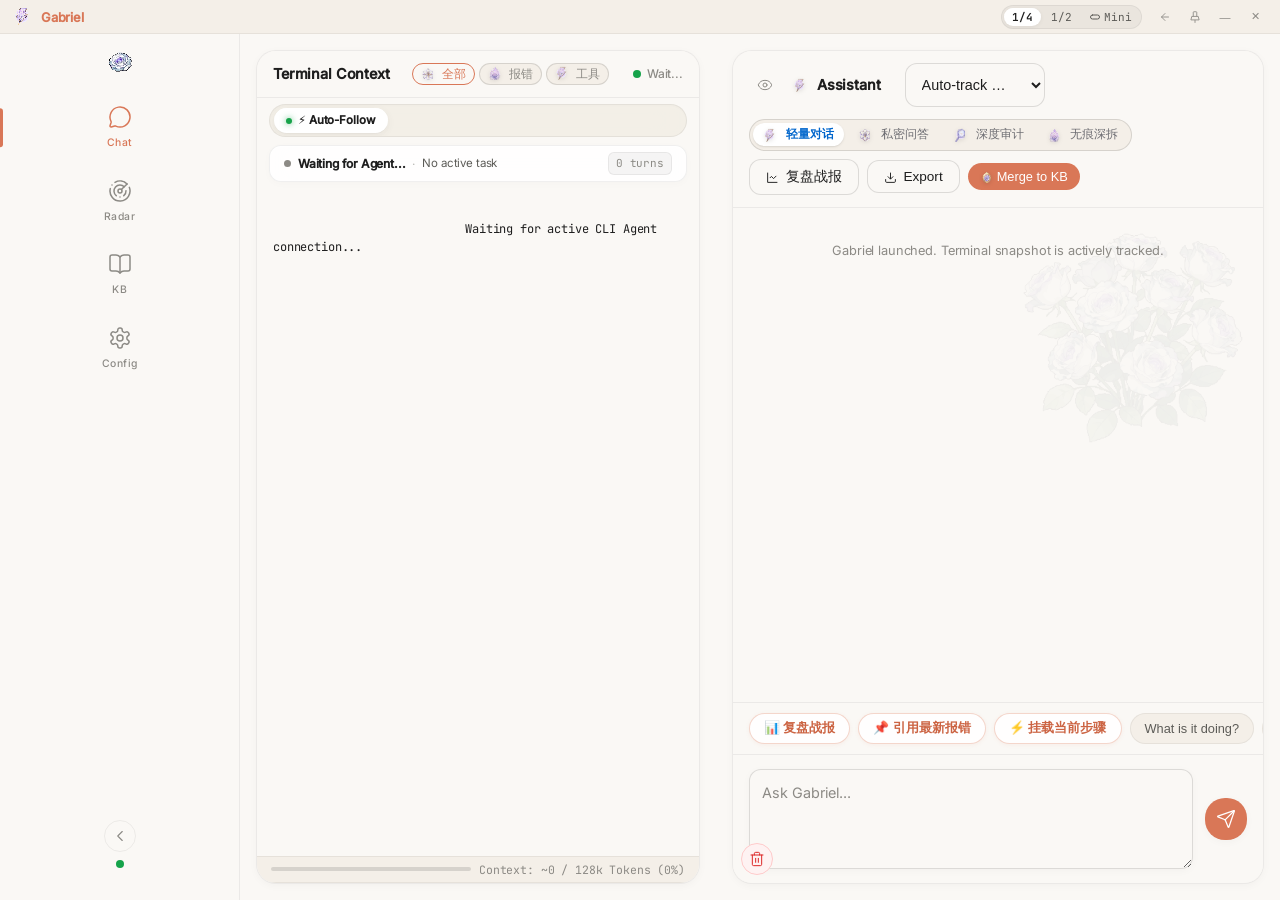
==== commit 32e318e4: "feat: add 3-gear window presets (1/4 sidecar, 1/2 focus, mini capsule) with instant hotkeys" ====
--- a/static/index.html
+++ b/static/index.html
@@ -4,7 +4,7 @@
     <meta charset="UTF-8">
     <meta name="viewport" content="width=device-width, initial-scale=1.0">
     <title>Gabriel Control Center</title>
-    <link rel="stylesheet" href="/static/style.css?v=13">
+    <link rel="stylesheet" href="/static/style.css?v=14">
     <!-- Use local vendor assets instead of CDNs -->
     <script src="/static/vendor/marked.min.js"></script>
     <script src="/static/vendor/purify.min.js"></script>
@@ -82,10 +82,15 @@
             <span data-i18n="gabriel_logo"><img src="/static/assets/botanical_icon_quick.png" class="title-rose-icon" alt="Rose Icon"> Gabriel</span>
         </div>
         <div class="window-controls no-drag">
-            <button id="btnToggleMiniMode" class="win-btn win-btn-mini" data-i18n-title="title_mini_mode" title="Toggle Mini Pill Mode (Ctrl+M)">
-                <svg width="13" height="13" viewBox="0 0 24 24" fill="none" stroke="currentColor" stroke-width="1.75" stroke-linecap="round" stroke-linejoin="round"><rect x="3" y="8" width="18" height="8" rx="4"/></svg>
-                <span class="mini-btn-label">Mini</span>
-            </button>
+            <!-- Window Size Gear Presets -->
+            <div class="window-gear-group">
+                <button id="btnPresetSidecar" class="gear-preset-btn active" title="1/4 屏幕副屏 (Ctrl+1)">1/4</button>
+                <button id="btnPresetHalf" class="gear-preset-btn" title="1/2 半屏专注 (Ctrl+2)">1/2</button>
+                <button id="btnToggleMiniMode" class="gear-preset-btn btn-mini-pill" data-i18n-title="title_mini_mode" title="灵动胶囊模式 (Ctrl+M)">
+                    <svg width="12" height="12" viewBox="0 0 24 24" fill="none" stroke="currentColor" stroke-width="2" stroke-linecap="round" stroke-linejoin="round"><rect x="3" y="8" width="18" height="8" rx="4"/></svg>
+                    <span>Mini</span>
+                </button>
+            </div>
             <button id="btnToggleSidebar" class="win-btn" data-i18n-title="title_fold_sidebar" title="Toggle Navigation Bar Fold (Ctrl+[)">
                 <svg width="14" height="14" viewBox="0 0 24 24" fill="none" stroke="currentColor" stroke-width="1.5" stroke-linecap="round" stroke-linejoin="round"><path d="M18 12H6"/><path d="m12 18-6-6 6-6"/></svg>
             </button>
@@ -671,6 +676,6 @@
     </div>
 
     <script src="/static/icons.js?v=2"></script>
-    <script src="/static/script.js?v=16"></script>
+    <script src="/static/script.js?v=17"></script>
 </body>
 </html>
--- a/static/style.css
+++ b/static/style.css
@@ -2298,7 +2298,59 @@
     font-weight: 600;
 }
 
-body.mini-mode .win-btn-mini {
+/* ============================================================
+   Window Size Gear Presets (1/4 Sidecar, 1/2 Half, Mini Pill)
+   ============================================================ */
+.window-gear-group {
+    display: inline-flex;
+    align-items: center;
+    gap: 2px;
+    padding: 2px;
+    background: rgba(0, 0, 0, 0.04);
+    border: 1px solid var(--hairline);
+    border-radius: var(--radius-pill);
+    margin-right: 6px;
+}
+
+.gear-preset-btn {
+    display: inline-flex;
+    align-items: center;
+    gap: 3px;
+    padding: 2px 8px;
+    font-size: 11px;
+    font-weight: 500;
+    font-family: var(--font-mono);
+    color: var(--ink-secondary);
+    background: transparent;
+    border: none;
+    border-radius: var(--radius-pill);
+    cursor: pointer;
+    transition: all var(--motion-fast);
+    user-select: none;
+}
+
+.gear-preset-btn:hover {
+    color: var(--ink);
+    background: rgba(255, 255, 255, 0.5);
+    transform: translateY(-0.5px);
+}
+
+.gear-preset-btn:active {
+    transform: scale(0.96);
+}
+
+.gear-preset-btn.active {
+    background: #ffffff;
+    color: var(--ink);
+    font-weight: 600;
+    box-shadow: 0 1px 4px rgba(0, 0, 0, 0.06), inset 0 1px 0 rgba(255, 255, 255, 0.9);
+}
+
+.gear-preset-btn.btn-mini-pill {
+    padding: 2px 7px;
+}
+
+.gear-preset-btn.btn-mini-pill.active {
     background: var(--indigo);
     color: #ffffff;
 }
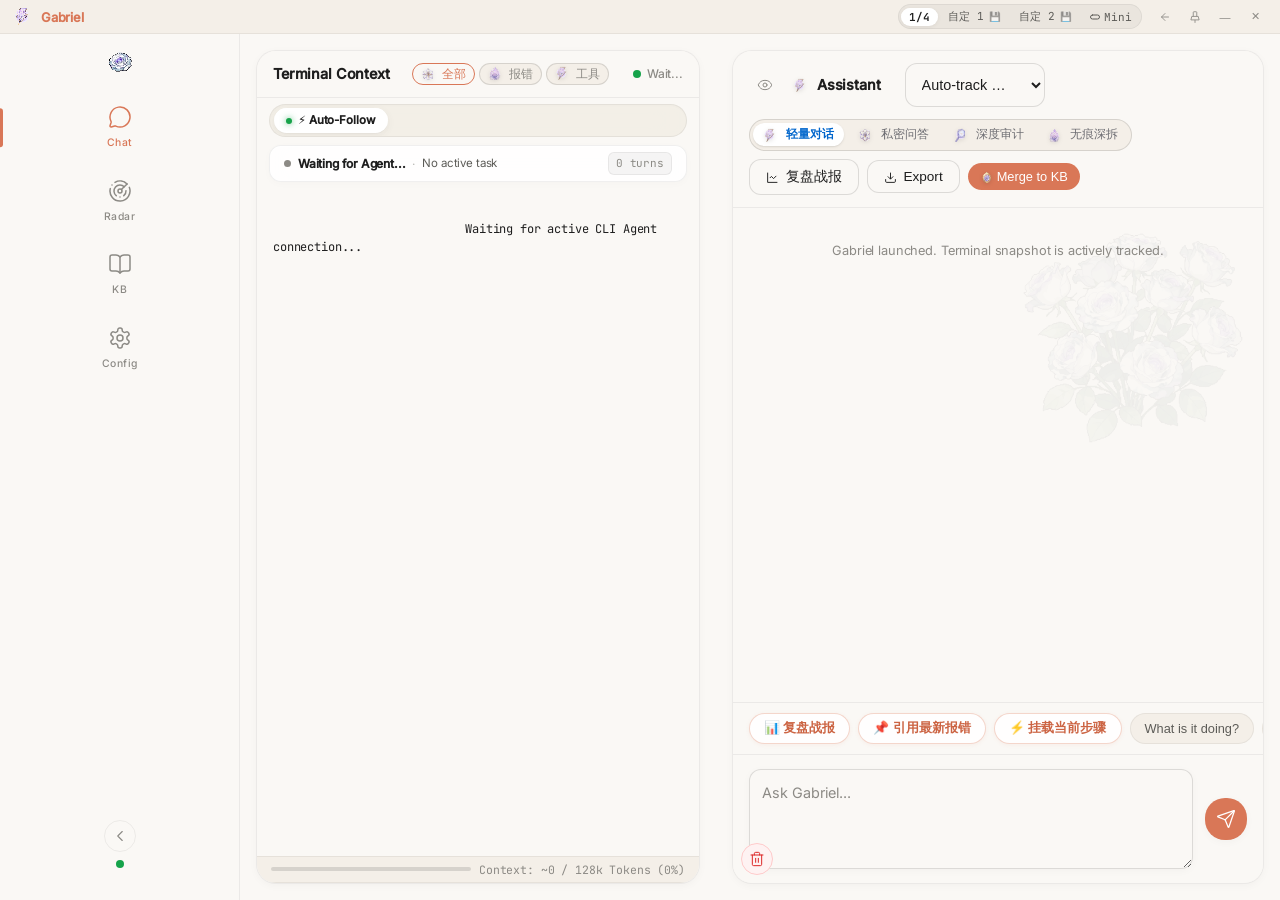
==== commit f5944c9c: "feat: add 1/4 default and 2 user-customizable gear presets with instant save and fluid reflow protec" ====
--- a/static/index.html
+++ b/static/index.html
@@ -82,10 +82,17 @@
             <span data-i18n="gabriel_logo"><img src="/static/assets/botanical_icon_quick.png" class="title-rose-icon" alt="Rose Icon"> Gabriel</span>
         </div>
         <div class="window-controls no-drag">
-            <!-- Window Size Gear Presets -->
+            <!-- Window Size Gear Presets: 1/4 Default + 2 Custom Gears + Mini -->
             <div class="window-gear-group">
-                <button id="btnPresetSidecar" class="gear-preset-btn active" title="1/4 屏幕副屏 (Ctrl+1)">1/4</button>
-                <button id="btnPresetHalf" class="gear-preset-btn" title="1/2 半屏专注 (Ctrl+2)">1/2</button>
+                <button id="btnPresetSidecar" class="gear-preset-btn active" title="1/4 屏幕默认副屏 (Ctrl+1)">1/4</button>
+                <button id="btnPresetCustom1" class="gear-preset-btn" title="自定义挡位 1 (Ctrl+2，点击右侧💾保存当前窗口尺寸)">
+                    <span>自定 1</span>
+                    <span class="gear-save-icon" id="btnSaveGear1" title="将当前拖动尺寸保存至挡位 1">💾</span>
+                </button>
+                <button id="btnPresetCustom2" class="gear-preset-btn" title="自定义挡位 2 (Ctrl+3，点击右侧💾保存当前窗口尺寸)">
+                    <span>自定 2</span>
+                    <span class="gear-save-icon" id="btnSaveGear2" title="将当前拖动尺寸保存至挡位 2">💾</span>
+                </button>
                 <button id="btnToggleMiniMode" class="gear-preset-btn btn-mini-pill" data-i18n-title="title_mini_mode" title="灵动胶囊模式 (Ctrl+M)">
                     <svg width="12" height="12" viewBox="0 0 24 24" fill="none" stroke="currentColor" stroke-width="2" stroke-linecap="round" stroke-linejoin="round"><rect x="3" y="8" width="18" height="8" rx="4"/></svg>
                     <span>Mini</span>
--- a/static/style.css
+++ b/static/style.css
@@ -2346,6 +2346,20 @@
     box-shadow: 0 1px 4px rgba(0, 0, 0, 0.06), inset 0 1px 0 rgba(255, 255, 255, 0.9);
 }
 
+.gear-save-icon {
+    font-size: 9.5px;
+    opacity: 0.55;
+    margin-left: 2px;
+    cursor: pointer;
+    display: inline-block;
+    transition: opacity 0.15s ease, transform 0.15s var(--ease-spring);
+}
+
+.gear-save-icon:hover {
+    opacity: 1;
+    transform: scale(1.25);
+}
+
 .gear-preset-btn.btn-mini-pill {
     padding: 2px 7px;
 }
@@ -2353,6 +2367,34 @@
 .gear-preset-btn.btn-mini-pill.active {
     background: var(--indigo);
     color: #ffffff;
+}
+
+/* ============================================================
+   Fluid Responsive Reflow Protection (防挤压、防溢出、防消失)
+   ============================================================ */
+@media (max-width: 440px) {
+    .title-logo span {
+        max-width: 75px;
+        overflow: hidden;
+        text-overflow: ellipsis;
+        white-space: nowrap;
+    }
+    .window-gear-group {
+        gap: 1px;
+        margin-right: 2px;
+    }
+    .gear-preset-btn {
+        padding: 2px 5px;
+        font-size: 10px;
+    }
+    .banner-action-text {
+        max-width: 100px !important;
+    }
+    .banner-agent-name {
+        max-width: 65px;
+        overflow: hidden;
+        text-overflow: ellipsis;
+    }
 }
 
 /* ============================================================
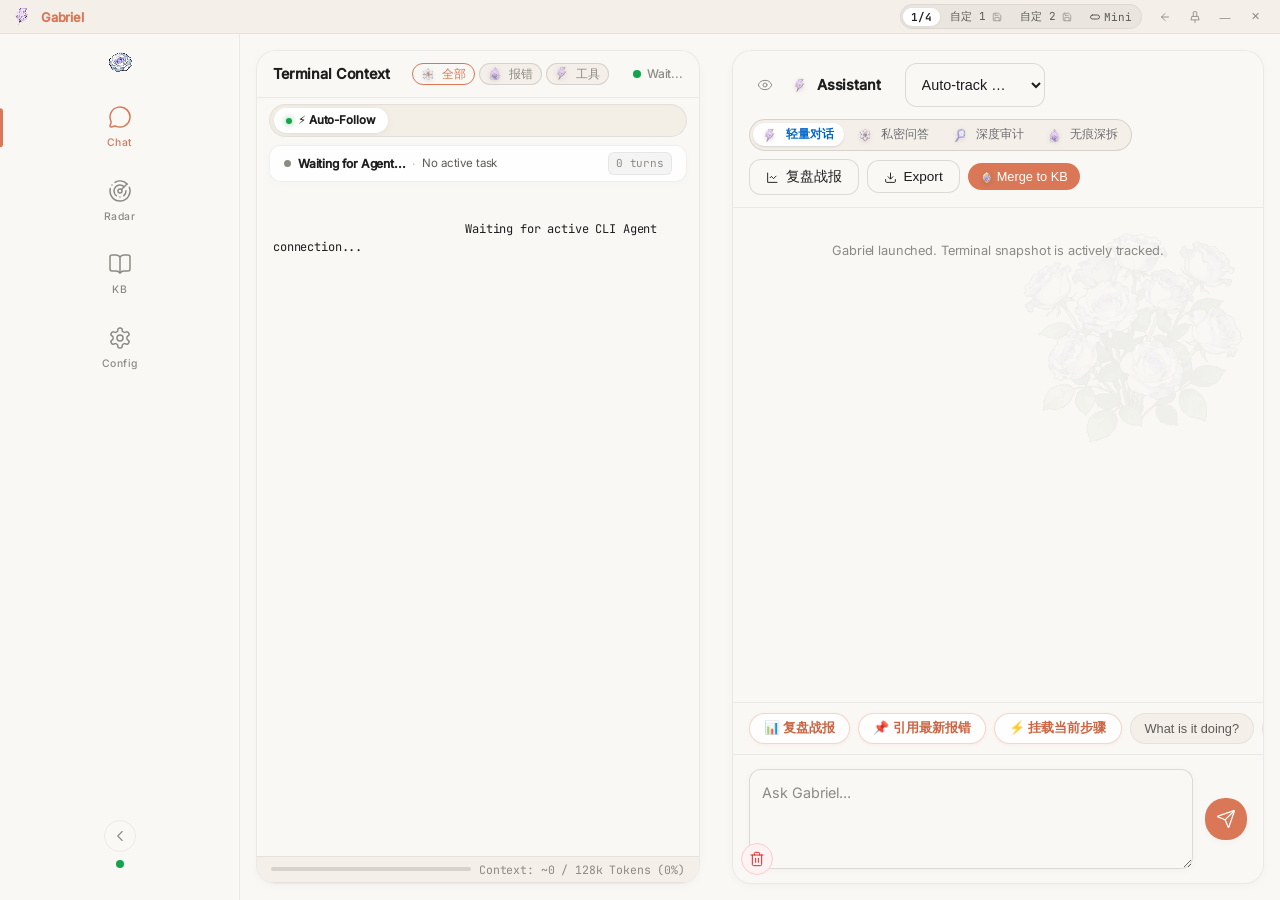
==== commit 12dda388: "style: enforce strict design consistency by replacing raw emojis with unified Lucide monochrome SVGs" ====
--- a/static/index.html
+++ b/static/index.html
@@ -4,7 +4,7 @@
     <meta charset="UTF-8">
     <meta name="viewport" content="width=device-width, initial-scale=1.0">
     <title>Gabriel Control Center</title>
-    <link rel="stylesheet" href="/static/style.css?v=14">
+    <link rel="stylesheet" href="/static/style.css?v=15">
     <!-- Use local vendor assets instead of CDNs -->
     <script src="/static/vendor/marked.min.js"></script>
     <script src="/static/vendor/purify.min.js"></script>
@@ -85,13 +85,17 @@
             <!-- Window Size Gear Presets: 1/4 Default + 2 Custom Gears + Mini -->
             <div class="window-gear-group">
                 <button id="btnPresetSidecar" class="gear-preset-btn active" title="1/4 屏幕默认副屏 (Ctrl+1)">1/4</button>
-                <button id="btnPresetCustom1" class="gear-preset-btn" title="自定义挡位 1 (Ctrl+2，点击右侧💾保存当前窗口尺寸)">
+                <button id="btnPresetCustom1" class="gear-preset-btn" title="自定义挡位 1 (Ctrl+2，点击保存图标记录当前窗口尺寸)">
                     <span>自定 1</span>
-                    <span class="gear-save-icon" id="btnSaveGear1" title="将当前拖动尺寸保存至挡位 1">💾</span>
+                    <span class="gear-save-icon" id="btnSaveGear1" title="保存当前尺寸至自定 1">
+                        <svg width="10" height="10" viewBox="0 0 24 24" fill="none" stroke="currentColor" stroke-width="2" stroke-linecap="round" stroke-linejoin="round"><path d="M19 21H5a2 2 0 0 1-2-2V5a2 2 0 0 1 2-2h11l5 5v11a2 2 0 0 1-2 2z"/><polyline points="17 21 17 13 7 13 7 21"/><polyline points="7 3 7 8 15 8"/></svg>
+                    </span>
                 </button>
-                <button id="btnPresetCustom2" class="gear-preset-btn" title="自定义挡位 2 (Ctrl+3，点击右侧💾保存当前窗口尺寸)">
+                <button id="btnPresetCustom2" class="gear-preset-btn" title="自定义挡位 2 (Ctrl+3，点击保存图标记录当前窗口尺寸)">
                     <span>自定 2</span>
-                    <span class="gear-save-icon" id="btnSaveGear2" title="将当前拖动尺寸保存至挡位 2">💾</span>
+                    <span class="gear-save-icon" id="btnSaveGear2" title="保存当前尺寸至自定 2">
+                        <svg width="10" height="10" viewBox="0 0 24 24" fill="none" stroke="currentColor" stroke-width="2" stroke-linecap="round" stroke-linejoin="round"><path d="M19 21H5a2 2 0 0 1-2-2V5a2 2 0 0 1 2-2h11l5 5v11a2 2 0 0 1-2 2z"/><polyline points="17 21 17 13 7 13 7 21"/><polyline points="7 3 7 8 15 8"/></svg>
+                    </span>
                 </button>
                 <button id="btnToggleMiniMode" class="gear-preset-btn btn-mini-pill" data-i18n-title="title_mini_mode" title="灵动胶囊模式 (Ctrl+M)">
                     <svg width="12" height="12" viewBox="0 0 24 24" fill="none" stroke="currentColor" stroke-width="2" stroke-linecap="round" stroke-linejoin="round"><rect x="3" y="8" width="18" height="8" rx="4"/></svg>
@@ -683,6 +687,6 @@
     </div>
 
     <script src="/static/icons.js?v=2"></script>
-    <script src="/static/script.js?v=17"></script>
+    <script src="/static/script.js?v=18"></script>
 </body>
 </html>
--- a/static/style.css
+++ b/static/style.css
@@ -2347,17 +2347,30 @@
 }
 
 .gear-save-icon {
-    font-size: 9.5px;
+    display: inline-flex;
+    align-items: center;
+    justify-content: center;
     opacity: 0.55;
-    margin-left: 2px;
+    margin-left: 3px;
     cursor: pointer;
-    display: inline-block;
-    transition: opacity 0.15s ease, transform 0.15s var(--ease-spring);
+    color: currentColor;
+    transition: opacity 0.15s ease, transform 0.2s var(--ease-spring), color 0.2s ease;
+}
+
+.gear-save-icon svg {
+    display: block;
 }
 
 .gear-save-icon:hover {
     opacity: 1;
-    transform: scale(1.25);
+    color: var(--indigo);
+    transform: scale(1.2);
+}
+
+.gear-save-icon.saved {
+    opacity: 1;
+    color: var(--success) !important;
+    transform: scale(1.3) rotate(10deg);
 }
 
 .gear-preset-btn.btn-mini-pill {
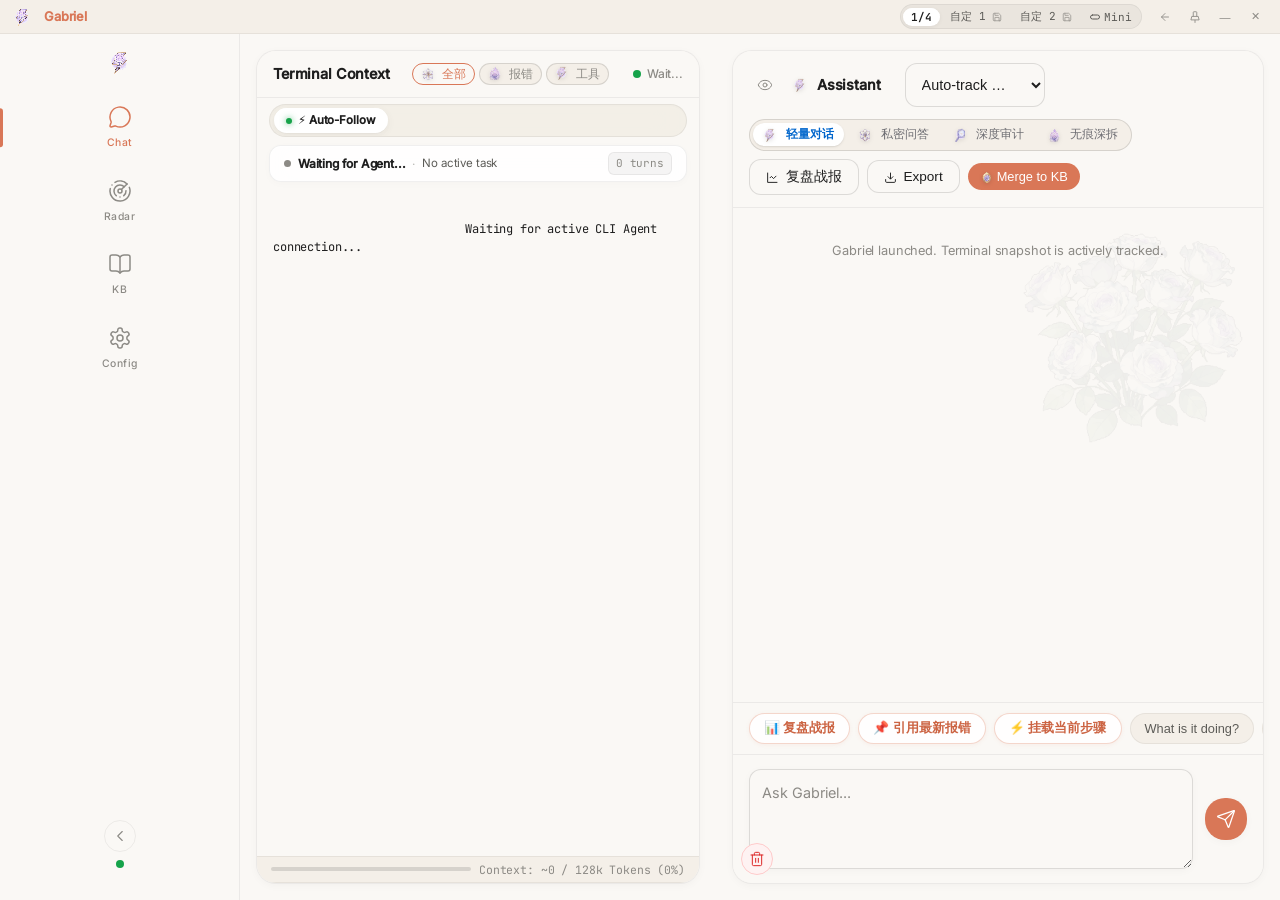
==== commit 7ec1ed94: "style: elevate Gabriel iconography by removing cherub baby emoji and unifying around the Sacred Mado" ====
--- a/static/index.html
+++ b/static/index.html
@@ -4,7 +4,7 @@
     <meta charset="UTF-8">
     <meta name="viewport" content="width=device-width, initial-scale=1.0">
     <title>Gabriel Control Center</title>
-    <link rel="stylesheet" href="/static/style.css?v=15">
+    <link rel="stylesheet" href="/static/style.css?v=16">
     <!-- Use local vendor assets instead of CDNs -->
     <script src="/static/vendor/marked.min.js"></script>
     <script src="/static/vendor/purify.min.js"></script>
@@ -65,7 +65,7 @@
                 <span id="digestFilesBadge" class="banner-badge">0 files touched</span>
             </div>
             <div id="digestLoading" class="digest-loading-box" style="display: none;">
-                <img src="/static/assets/rose_sprites_final/sprite_01.png" class="rose-bud-pulse-icon" alt="Loading">
+                <img src="/static/assets/botanical_icon_quick.png" class="rose-bud-pulse-icon" alt="Loading">
                 <span>加百列正在深度回溯会话 Trace 并提炼战报与经验...</span>
             </div>
             <div id="digestContent" class="digest-content-body markdown-body"></div>
@@ -79,7 +79,8 @@
     <!-- Custom Draggable Title Bar -->
     <div class="title-bar drag-region pywebview-drag-region">
         <div class="title-logo">
-            <span data-i18n="gabriel_logo"><img src="/static/assets/botanical_icon_quick.png" class="title-rose-icon" alt="Rose Icon"> Gabriel</span>
+            <img src="/static/assets/botanical_icon_quick.png" class="title-rose-icon" alt="Gabriel Lily">
+            <span>Gabriel</span>
         </div>
         <div class="window-controls no-drag">
             <!-- Window Size Gear Presets: 1/4 Default + 2 Custom Gears + Mini -->
@@ -122,7 +123,7 @@
         <!-- Sidebar Navigation -->
         <nav class="sidebar" id="appSidebar">
             <div class="sidebar-logo">
-                <img src="/static/assets/rose_sprites_final/sprite_02.png" class="sidebar-rose-icon" alt="Rose Icon">
+                <img src="/static/assets/botanical_icon_quick.png" class="sidebar-rose-icon" alt="Gabriel Lily">
             </div>
             <div class="sidebar-nav">
                 <div class="nav-item active" data-tab="tab-chat" data-i18n-title="title_control_center" title="Control Center">
@@ -687,6 +688,6 @@
     </div>
 
     <script src="/static/icons.js?v=2"></script>
-    <script src="/static/script.js?v=18"></script>
+    <script src="/static/script.js?v=21"></script>
 </body>
 </html>
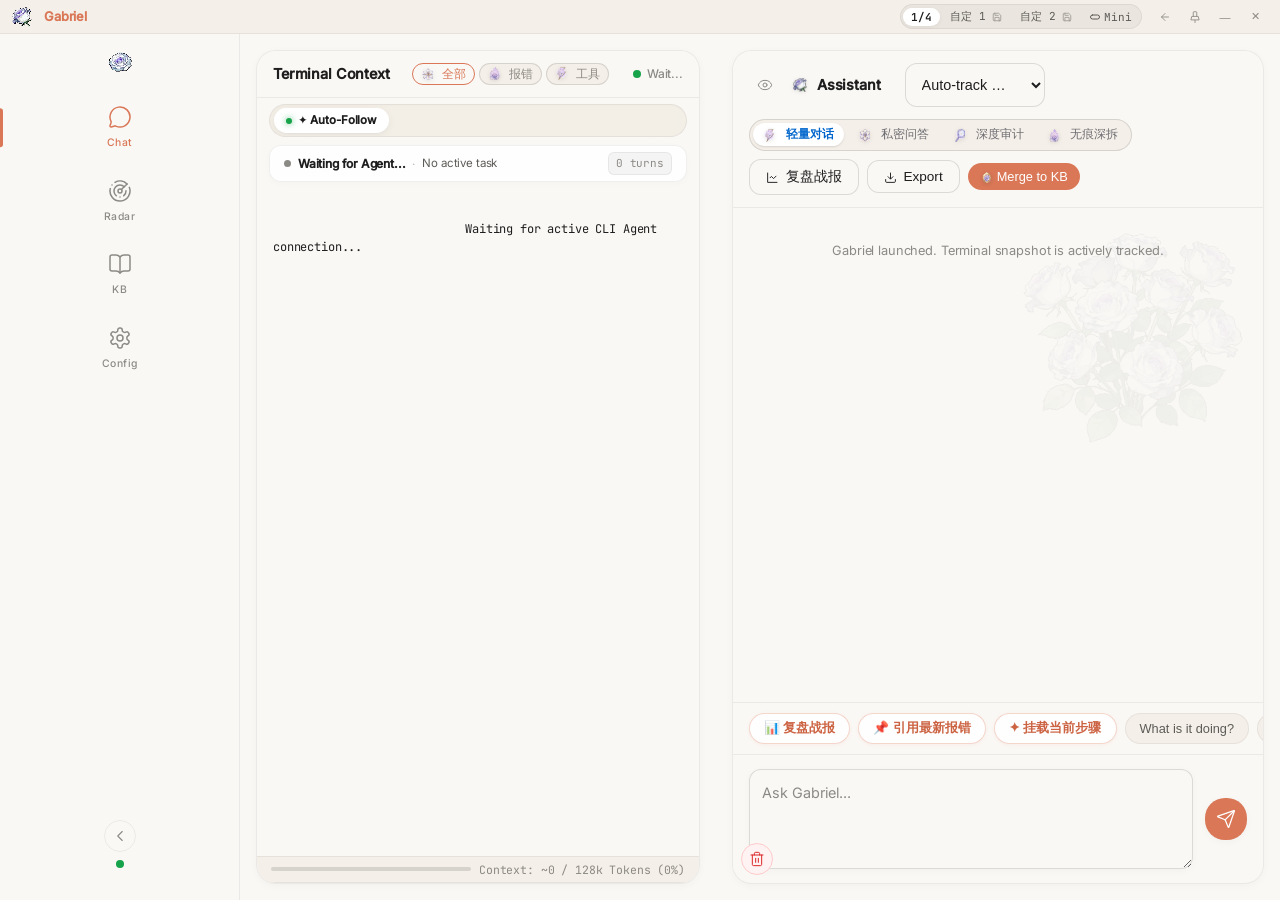
==== commit 19d1d4c6: "style: restore beloved Gabriel Lily sprites across all key touchpoints and eliminate noisy lightning" ====
--- a/static/index.html
+++ b/static/index.html
@@ -79,7 +79,7 @@
     <!-- Custom Draggable Title Bar -->
     <div class="title-bar drag-region pywebview-drag-region">
         <div class="title-logo">
-            <img src="/static/assets/botanical_icon_quick.png" class="title-rose-icon" alt="Gabriel Lily">
+            <img src="/static/assets/rose_sprites_final/sprite_01.png" class="title-rose-icon" alt="Gabriel Lily">
             <span>Gabriel</span>
         </div>
         <div class="window-controls no-drag">
@@ -123,7 +123,7 @@
         <!-- Sidebar Navigation -->
         <nav class="sidebar" id="appSidebar">
             <div class="sidebar-logo">
-                <img src="/static/assets/botanical_icon_quick.png" class="sidebar-rose-icon" alt="Gabriel Lily">
+                <img src="/static/assets/rose_sprites_final/sprite_02.png" class="sidebar-rose-icon" alt="Gabriel Lily">
             </div>
             <div class="sidebar-nav">
                 <div class="nav-item active" data-tab="tab-chat" data-i18n-title="title_control_center" title="Control Center">
@@ -187,7 +187,7 @@
                     <div class="fleet-tab-bar" id="fleetTabBar">
                         <div class="fleet-tab active" data-agent-path="auto" id="fleetTabAuto" title="自动跟随最新活跃的 Agent">
                             <span class="fleet-tab-dot is-running"></span>
-                            <span class="fleet-tab-name">⚡ Auto-Follow</span>
+                            <span class="fleet-tab-name">✦ Auto-Follow</span>
                         </div>
                     </div>
 
@@ -229,7 +229,7 @@
                                 <svg width="16" height="16" viewBox="0 0 24 24" fill="none" stroke="currentColor" stroke-width="1.5" stroke-linecap="round" stroke-linejoin="round"><path d="M2.062 12.348a1 1 0 0 1 0-.696 10.75 10.75 0 0 1 19.876 0 1 1 0 0 1 0 .696 10.75 10.75 0 0 1-19.876 0" /> <circle cx="12" cy="12" r="3" /></svg>
                             </button>
                             <div class="header-title-container" style="display: flex; align-items: center; gap: 6px;">
-                                <img src="/static/assets/botanical_icon_quick.png" class="botanical-mode-icon" alt="Assistant">
+                                <img src="/static/assets/rose_sprites_final/sprite_01.png" class="botanical-mode-icon" alt="Gabriel Lily">
                                 <span class="header-title" data-i18n="chat_assistant">Assistant</span>
                             </div>
                             <select id="chatTargetAgent" class="sleek-input select-compact chat-target-select">
@@ -302,7 +302,7 @@
                     <div class="quick-prompts-container" id="quickPromptsContainer">
                         <button class="quick-prompt-pill highlight-pill" id="btnQuickDigest" title="深度分析当前会话并生成复盘报告">📊 复盘战报</button>
                         <button class="quick-prompt-pill highlight-pill" id="btnPinLastError" title="一键提取并挂载主 Agent 最新报错">📌 引用最新报错</button>
-                        <button class="quick-prompt-pill highlight-pill" id="btnPinCurrentStep" title="一键挂载主 Agent 当前执行状态">⚡ 挂载当前步骤</button>
+                        <button class="quick-prompt-pill highlight-pill" id="btnPinCurrentStep" title="一键挂载主 Agent 当前执行状态">✦ 挂载当前步骤</button>
                         <button class="quick-prompt-pill" onclick="document.getElementById('chatInput').value='What is it doing?'; document.getElementById('btnSend').click();">What is it doing?</button>
                         <button class="quick-prompt-pill" onclick="document.getElementById('chatInput').value='Explain this step'; document.getElementById('btnSend').click();">Explain this step</button>
                     </div>
@@ -677,7 +677,7 @@
     <!-- Onboarding Modal -->
     <div id="onboardingModal" class="modern-modal-overlay js-modal onboarding-overlay">
         <div class="panel modern-modal-panel onboarding-panel" style="text-align: center;">
-            <img src="/static/assets/pixel_botanical_gabriel.png" class="onboarding-gabriel-img" alt="Gabriel Mascot" style="width: 120px; height: 120px; object-fit: contain; margin: 0 auto 12px auto; filter: drop-shadow(0 4px 12px rgba(0,102,204,0.15)); display: block;">
+            <img src="/static/assets/pixel_q_rose_transparent.png" class="onboarding-gabriel-img" alt="Gabriel Lily" style="width: 120px; height: 120px; object-fit: contain; margin: 0 auto 12px auto; filter: drop-shadow(0 4px 12px rgba(0,102,204,0.15)); display: block;">
             <h2 class="onboarding-title">Hi, I'm Gabriel, your sidecar agent</h2>
             <p class="onboarding-desc">
                 While your CLI Agent (Michael) battles code in the terminal, I <b>watch</b>, <b>learn</b>, and <b>whisper</b> solutions when you get stuck.<br><br>
@@ -688,6 +688,6 @@
     </div>
 
     <script src="/static/icons.js?v=2"></script>
-    <script src="/static/script.js?v=21"></script>
+    <script src="/static/script.js?v=22"></script>
 </body>
 </html>
